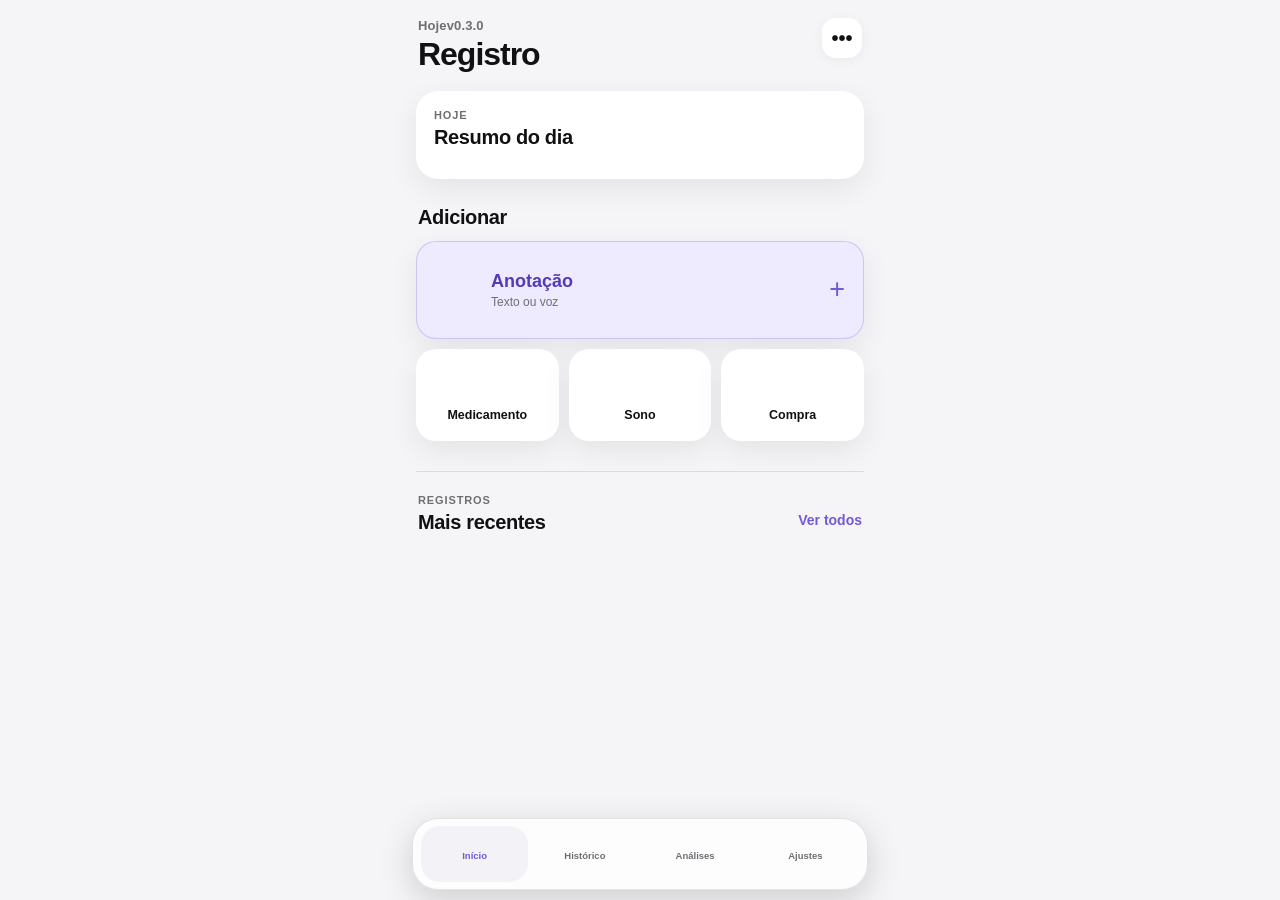
==== index.html @ 9a7d64a5 "Add analysis cycle, health import settings, and version controls" ====
<!doctype html>
<html lang="pt-BR">
<head>
  <meta charset="utf-8">
  <meta name="viewport" content="width=device-width,initial-scale=1,viewport-fit=cover">
  <meta name="theme-color" content="#f5f5f7">
  <meta name="apple-mobile-web-app-capable" content="yes">
  <meta name="apple-mobile-web-app-status-bar-style" content="default">
  <meta name="apple-mobile-web-app-title" content="Registro">
  <title>Registro</title>
  <link rel="manifest" href="./manifest.webmanifest?v=0.3.0">
  <link rel="stylesheet" href="./styles.css?v=0.3.0">
  <link rel="stylesheet" href="./enhancements.css?v=0.3.0">
</head>
<body>
  <div class="app-shell">
    <main class="content" id="content">
      <section class="view active" data-view="home">
        <header class="page-header home-header">
          <div>
            <p class="eyebrow"><span id="dateLabel">Hoje</span><span class="version-inline" id="topVersion">v0.3.0</span></p>
            <h1>Registro</h1>
          </div>
          <button class="round-button" id="homeOptionsBtn" aria-label="Opções">•••</button>
        </header>

        <section class="summary-card" aria-labelledby="summaryTitle">
          <div class="card-heading-row"><div><p class="section-kicker">HOJE</p><h2 id="summaryTitle">Resumo do dia</h2></div></div>
          <div class="summary-list" id="summaryList"></div>
        </section>

        <section class="action-section" aria-labelledby="quickActionsTitle">
          <div class="section-title-row"><h2 id="quickActionsTitle">Adicionar</h2></div>
          <div class="action-grid">
            <button class="action-card primary-action" data-type="note"><span class="action-icon" data-icon="note"></span><span class="action-copy"><strong>Anotação</strong><small>Texto ou voz</small></span><span class="action-plus">+</span></button>
            <button class="action-card compact-action med-action" data-type="medication"><span class="action-icon" data-icon="pill"></span><strong>Medicamento</strong></button>
            <button class="action-card compact-action sleep-action" data-type="sleep"><span class="action-icon" data-icon="moon"></span><strong>Sono</strong></button>
            <button class="action-card compact-action buy-action" data-type="purchase"><span class="action-icon" data-icon="bag"></span><strong>Compra</strong></button>
          </div>
        </section>

        <section class="recent-section" aria-labelledby="recentTitle">
          <div class="section-divider"></div>
          <div class="section-title-row"><div><p class="section-kicker">REGISTROS</p><h2 id="recentTitle">Mais recentes</h2></div><button class="link-button" data-go="history">Ver todos</button></div>
          <div class="timeline" id="homeTimeline"></div>
          <div class="empty-state hidden" id="homeEmpty">Nenhum registro neste dia.</div>
        </section>
      </section>

      <section class="view" data-view="history">
        <header class="page-header"><div><p class="eyebrow">Todos os registros</p><h1>Histórico</h1></div></header>
        <div class="filter-scroll" id="historyFilters"><button class="filter-chip selected" data-filter="all">Tudo</button><button class="filter-chip" data-filter="note">Anotações</button><button class="filter-chip" data-filter="medication">Medicamentos</button><button class="filter-chip" data-filter="sleep">Sono</button><button class="filter-chip" data-filter="purchase">Compras</button></div>
        <div class="history-list" id="historyList"></div>
        <div class="empty-state hidden" id="historyEmpty">Nenhum registro para este filtro.</div>
      </section>

      <section class="view" data-view="analysis">
        <header class="page-header"><div><p class="eyebrow">Leitura dos seus registros</p><h1>Análises</h1></div></header>
        <div class="notice-card"><span class="notice-icon" data-icon="spark"></span><div><strong>Análise baseada nos registros</strong><p>O app cruza horários, repetição e proximidade temporal. Ele não afirma causalidade nem substitui interpretação clínica.</p></div></div>
        <section class="analysis-card prominent-analysis"><p class="section-kicker">AGORA</p><h2>Análise atual</h2><div id="currentAnalysis" class="analysis-stack"></div></section>
        <section class="analysis-card"><div class="analysis-title"><span data-icon="link"></span><h2>Associações temporais</h2></div><div id="associationAnalysis" class="analysis-stack"></div></section>
        <section class="analysis-card"><div class="analysis-title"><span data-icon="moon"></span><h2>Sono</h2></div><div id="sleepAnalysis" class="metric-grid"></div></section>
        <section class="analysis-card"><div class="analysis-title"><span data-icon="bag"></span><h2>Compras</h2></div><div id="purchaseAnalysis" class="analysis-stack"></div></section>
      </section>

      <section class="view" data-view="settings">
        <header class="page-header"><div><p class="eyebrow">Preferências e dados</p><h1>Ajustes</h1></div></header>
        <section class="settings-group"><h2>Aparência</h2><div class="settings-card">
          <div class="setting-block"><div class="setting-label"><strong>Tema</strong><small>Claro, escuro ou seguindo o iPhone</small></div><div class="segmented" id="themeControl"><button data-theme-value="system">Sistema</button><button data-theme-value="light">Claro</button><button data-theme-value="dark">Escuro</button></div></div>
          <div class="setting-separator"></div>
          <div class="setting-block"><div class="setting-label"><strong>Cor principal</strong><small>Usada em seleção e destaque</small></div><div class="accent-options" id="accentControl"><button data-accent="violet" aria-label="Lilás"></button><button data-accent="blue" aria-label="Azul"></button><button data-accent="green" aria-label="Verde"></button></div></div>
          <div class="setting-separator"></div>
          <div class="setting-block"><div class="setting-label"><strong>Tamanho dos ícones</strong><small>Ajusta os ícones principais do app</small></div><div class="segmented" id="iconSizeControl"><button data-icon-size="small">P</button><button data-icon-size="medium">M</button><button data-icon-size="large">G</button></div></div>
          <div class="setting-separator"></div>
          <div class="setting-block"><div class="setting-label"><strong>Espessura dos ícones</strong><small>Mais delicado ou mais marcado</small></div><div class="segmented" id="iconWeightControl"><button data-icon-weight="light">Leve</button><button data-icon-weight="regular">Normal</button><button data-icon-weight="bold">Forte</button></div></div>
          <div class="setting-separator"></div>
          <div class="setting-inline"><div class="setting-label no-margin"><strong>Mostrar versão no topo</strong><small>Exibe a versão atual ao lado da data</small></div><button class="switch-control" id="showVersionToggle" role="switch" aria-checked="true" aria-label="Mostrar versão no topo"><span></span></button></div>
        </div></section>

        <section class="settings-group"><h2>Saúde e sono</h2><div class="settings-card list-card">
          <button class="settings-row" id="healthImportInfoBtn"><span class="settings-row-icon health-icon" data-icon="heart"></span><span><strong>Apple Saúde via Atalho</strong><small id="healthStatusText">Não configurado neste aparelho</small></span><span class="chevron">›</span></button>
          <div class="setting-separator inset"></div>
          <div class="setting-block"><div class="setting-label"><strong>Ao receber um sono do Atalho</strong><small>Você continua podendo corrigir horários e informações</small></div><div class="segmented three-wide" id="healthImportModeControl"><button data-health-mode="auto">Auto</button><button data-health-mode="review">Revisar</button><button data-health-mode="ask">Perguntar</button></div></div>
        </div><p class="group-footnote">Recomendado: Revisar. O Atalho envia os dados; o app mostra o registro antes de salvar.</p></section>

        <section class="settings-group"><h2>Dados</h2><div class="backup-warning hidden" id="backupWarning"><span data-icon="export"></span><div><strong>Backup desatualizado</strong><small id="backupWarningText">Crie um novo backup para manter uma cópia externa dos registros.</small></div></div><div class="settings-card list-card">
          <button class="settings-row" id="exportBtn"><span class="settings-row-icon" data-icon="export"></span><span><strong>Exportar dados</strong><small id="backupStatusText">Backup em JSON</small></span><span class="chevron">›</span></button>
          <div class="setting-separator inset"></div>
          <button class="settings-row" id="importBtn"><span class="settings-row-icon" data-icon="import"></span><span><strong>Importar dados</strong><small>Mescla registros de um backup</small></span><span class="chevron">›</span></button>
        </div><p class="group-footnote">O JSON continua sendo a cópia externa mais confiável nesta PWA. O app agora acompanha quando o último backup foi criado. Gravações de voz ainda permanecem apenas neste aparelho.</p></section>

        <section class="settings-group"><h2>Desenvolvimento</h2><div class="settings-card list-card"><button class="settings-row" id="restoreDemoBtn"><span><strong>Restaurar dados fictícios</strong><small>Substitui os registros atuais pelos exemplos</small></span><span class="chevron">›</span></button><div class="setting-separator inset"></div><button class="settings-row danger-row" id="clearBtn"><span><strong>Apagar todos os dados locais</strong><small>Remove registros deste navegador</small></span><span class="chevron">›</span></button></div></section>
        <section class="settings-group about-group"><h2>Sobre</h2><div class="settings-card info-card"><div><span>Versão</span><strong id="versionLabel">0.3.0</strong></div><div><span>Armazenamento</span><strong>Local no aparelho</strong></div></div></section>
      </section>
    </main>

    <nav class="tab-bar" aria-label="Navegação principal"><button class="tab-item selected" data-tab="home"><span data-icon="home"></span><small>Início</small></button><button class="tab-item" data-tab="history"><span data-icon="history"></span><small>Histórico</small></button><button class="tab-item" data-tab="analysis"><span data-icon="chart"></span><small>Análises</small></button><button class="tab-item" data-tab="settings"><span data-icon="settings"></span><small>Ajustes</small></button></nav>
  </div>

  <div id="backdrop" class="backdrop" aria-hidden="true"><section class="sheet" role="dialog" aria-modal="true" aria-labelledby="sheetTitle"><div class="grabber"></div><div class="sheet-header"><h2 id="sheetTitle">Novo registro</h2><button class="round-button sheet-close" id="closeBtn" aria-label="Fechar">×</button></div><form id="form"></form></section></div>
  <input type="file" id="importFile" accept="application/json,.json" hidden>
  <div id="toast" class="toast" role="status" aria-live="polite"></div>
  <script src="./app-v03.js?v=0.3.0"></script>
</body>
</html>
---- styles.css ----
:root{color-scheme:light dark;--bg:#f5f5f7;--surface:#fff;--surface-2:#f2f2f7;--text:#111114;--secondary:#6e6e73;--tertiary:#8e8e93;--separator:rgba(60,60,67,.14);--accent:#7259d6;--accent-soft:#eeeaff;--accent-strong:#533ab7;--med:#2f8d5c;--sleep:#4a63b7;--buy:#b66d13;--danger:#d92d20;--shadow:0 10px 30px rgba(0,0,0,.07);--thin-shadow:0 2px 12px rgba(0,0,0,.05);--icon-size:1;--icon-stroke:2}html[data-theme="dark"]{color-scheme:dark;--bg:#000;--surface:#1c1c1e;--surface-2:#2c2c2e;--text:#f5f5f7;--secondary:#aeaeb2;--tertiary:#8e8e93;--separator:rgba(84,84,88,.55);--accent-soft:#2d2741;--accent-strong:#c9bfff;--shadow:0 10px 30px rgba(0,0,0,.28);--thin-shadow:0 2px 12px rgba(0,0,0,.24)}html[data-accent="blue"]{--accent:#3478f6;--accent-soft:#e8f0ff;--accent-strong:#1c55b5}html[data-theme="dark"][data-accent="blue"]{--accent-soft:#1e2d49;--accent-strong:#8ab4ff}html[data-accent="green"]{--accent:#31a266;--accent-soft:#e6f5ec;--accent-strong:#217347}html[data-theme="dark"][data-accent="green"]{--accent-soft:#1e3428;--accent-strong:#75d39b}html[data-icon-size="small"]{--icon-size:.88}html[data-icon-size="large"]{--icon-size:1.14}html[data-icon-weight="light"]{--icon-stroke:1.65}html[data-icon-weight="bold"]{--icon-stroke:2.55}@media(prefers-color-scheme:dark){html[data-theme="system"]{color-scheme:dark;--bg:#000;--surface:#1c1c1e;--surface-2:#2c2c2e;--text:#f5f5f7;--secondary:#aeaeb2;--tertiary:#8e8e93;--separator:rgba(84,84,88,.55);--accent-soft:#2d2741;--accent-strong:#c9bfff;--shadow:0 10px 30px rgba(0,0,0,.28);--thin-shadow:0 2px 12px rgba(0,0,0,.24)}html[data-theme="system"][data-accent="blue"]{--accent-soft:#1e2d49;--accent-strong:#8ab4ff}html[data-theme="system"][data-accent="green"]{--accent-soft:#1e3428;--accent-strong:#75d39b}}*{box-sizing:border-box}html,body{margin:0;min-height:100%;background:var(--bg)}body{color:var(--text);font-family:-apple-system,BlinkMacSystemFont,"SF Pro Text","Segoe UI",sans-serif;-webkit-font-smoothing:antialiased}button,input,textarea,select{font:inherit}button{-webkit-tap-highlight-color:transparent}.app-shell{width:min(100%,480px);min-height:100dvh;margin:0 auto}.content{padding:calc(18px + env(safe-area-inset-top)) 16px calc(112px + env(safe-area-inset-bottom))}.view{display:none}.view.active{display:block}.page-header{display:flex;justify-content:space-between;align-items:flex-start;margin:0 2px 20px}.eyebrow{margin:0 0 5px;color:var(--secondary);font-size:13px;font-weight:650;letter-spacing:.01em}h1{margin:0;font-size:32px;line-height:1.02;letter-spacing:-.032em}h2{margin:0;font-size:20px;line-height:1.2;letter-spacing:-.018em}.round-button{border:0;background:var(--surface);color:var(--text);width:40px;height:40px;border-radius:14px;font-size:20px;font-weight:700;box-shadow:var(--thin-shadow)}.summary-card,.analysis-card,.settings-card,.notice-card{background:var(--surface);border-radius:22px;box-shadow:var(--shadow)}.summary-card{padding:18px;margin-bottom:26px}.card-heading-row{display:flex;justify-content:space-between;align-items:flex-start;margin-bottom:12px}.section-kicker{margin:0 0 4px;color:var(--secondary);font-size:11px;font-weight:800;letter-spacing:.08em}.summary-list{display:flex;flex-direction:column}.summary-row{display:grid;grid-template-columns:28px minmax(0,1fr) auto;align-items:center;gap:10px;min-height:42px}.summary-row+.summary-row{border-top:1px solid var(--separator)}.summary-row-icon{width:24px;height:24px;display:grid;place-items:center;color:var(--secondary)}.summary-row-icon svg{width:19px;height:19px}.summary-row-label{font-size:15px;font-weight:620}.summary-row-value{font-size:14px;color:var(--secondary);font-weight:650;text-align:right}.section-title-row{display:flex;align-items:flex-end;justify-content:space-between;margin:0 2px 12px}.action-section{margin-bottom:0}.action-grid{display:grid;grid-template-columns:repeat(3,minmax(0,1fr));gap:10px}.action-card{border:0;background:var(--surface);color:var(--text);border-radius:20px;box-shadow:var(--shadow);min-width:0}.primary-action{grid-column:1/-1;min-height:98px;padding:16px 18px;display:grid;grid-template-columns:44px 1fr 32px;align-items:center;gap:12px;text-align:left;background:var(--accent-soft);border:1px solid color-mix(in srgb,var(--accent) 26%,transparent)}.primary-action .action-copy{display:flex;flex-direction:column;min-width:0}.primary-action strong{font-size:18px;color:var(--accent-strong)}.primary-action small{margin-top:3px;color:var(--secondary);font-size:12px}.action-plus{justify-self:end;color:var(--accent);font-size:27px;font-weight:420}.compact-action{min-height:92px;padding:13px 7px 12px;display:flex;flex-direction:column;align-items:center;justify-content:center;gap:9px;text-align:center}.compact-action strong{font-size:12.5px;line-height:1.2;white-space:nowrap}.action-icon{display:grid;place-items:center;width:32px;height:32px}.action-icon svg{width:calc(26px * var(--icon-size));height:calc(26px * var(--icon-size))}.primary-action .action-icon{color:var(--accent)}.med-action .action-icon{color:var(--med)}.sleep-action .action-icon{color:var(--sleep)}.buy-action .action-icon{color:var(--buy)}.section-divider{height:1px;background:var(--separator);margin-bottom:22px}.recent-section{margin-top:30px}.link-button{border:0;background:transparent;color:var(--accent);font-weight:700;font-size:14px;padding:6px 0}.timeline,.history-list{display:flex;flex-direction:column;gap:9px}.timeline-item{display:grid;grid-template-columns:48px minmax(0,1fr) 28px;gap:10px;background:var(--surface);border-radius:18px;padding:13px 12px 13px 14px;box-shadow:var(--thin-shadow);align-items:start}.timeline-time{font-size:12px;color:var(--secondary);font-variant-numeric:tabular-nums;padding-top:2px}.timeline-kind{font-size:10px;font-weight:850;letter-spacing:.065em;margin-bottom:4px}.kind-note{color:var(--accent)}.kind-medication{color:var(--med)}.kind-sleep{color:var(--sleep)}.kind-purchase{color:var(--buy)}.timeline-title{font-size:14.5px;line-height:1.35;overflow-wrap:anywhere}.timeline-meta{margin-top:4px;color:var(--secondary);font-size:11.5px;line-height:1.35}.item-menu{border:0;background:transparent;color:var(--tertiary);font-size:16px;padding:0}.empty-state{background:var(--surface);border-radius:18px;padding:22px;color:var(--secondary);text-align:center;box-shadow:var(--thin-shadow);font-size:14px}.hidden{display:none!important}.filter-scroll{display:flex;gap:8px;overflow-x:auto;padding:0 1px 10px;margin:0 0 4px;scrollbar-width:none}.filter-scroll::-webkit-scrollbar{display:none}.filter-chip{flex:0 0 auto;border:0;border-radius:999px;padding:9px 13px;background:var(--surface);color:var(--secondary);font-size:13px;font-weight:700;box-shadow:var(--thin-shadow)}.filter-chip.selected{background:var(--accent);color:#fff}.history-day{margin:20px 2px 8px;color:var(--secondary);font-size:13px;font-weight:750}.notice-card{display:grid;grid-template-columns:34px 1fr;gap:11px;padding:15px;margin-bottom:14px}.notice-icon{color:var(--accent);padding-top:1px}.notice-icon svg{width:24px;height:24px}.notice-card strong{font-size:14px}.notice-card p{margin:4px 0 0;color:var(--secondary);font-size:12px;line-height:1.42}.analysis-card{padding:17px;margin-bottom:12px}.prominent-analysis{background:linear-gradient(180deg,var(--accent-soft),var(--surface) 72%)}.analysis-card>h2{margin-bottom:12px}.analysis-title{display:flex;align-items:center;gap:9px;margin-bottom:12px}.analysis-title>span{color:var(--accent);display:grid}.analysis-title svg{width:21px;height:21px}.analysis-stack{display:flex;flex-direction:column;gap:9px}.analysis-row{padding:11px 12px;border-radius:14px;background:var(--surface-2)}.analysis-row strong{display:block;font-size:13px}.analysis-row span,.analysis-row p{display:block;margin:3px 0 0;color:var(--secondary);font-size:12px;line-height:1.4}.metric-grid{display:grid;grid-template-columns:1fr 1fr;gap:9px}.metric{background:var(--surface-2);border-radius:15px;padding:12px}.metric strong{display:block;font-size:20px;letter-spacing:-.02em}.metric span{display:block;margin-top:3px;color:var(--secondary);font-size:11px}.settings-group{margin-bottom:24px}.settings-group>h2{font-size:14px;color:var(--secondary);margin:0 4px 8px;letter-spacing:0}.settings-card{overflow:hidden}.setting-block{padding:15px}.setting-label{display:flex;flex-direction:column;gap:3px;margin-bottom:11px}.setting-label strong{font-size:15px}.setting-label small{font-size:11.5px;color:var(--secondary)}.setting-separator{height:1px;background:var(--separator)}.setting-separator.inset{margin-left:54px}.segmented{display:grid;grid-auto-flow:column;grid-auto-columns:1fr;background:var(--surface-2);border-radius:11px;padding:2px}.segmented button{border:0;background:transparent;color:var(--secondary);border-radius:9px;padding:8px 6px;font-size:12px;font-weight:700}.segmented button.selected{background:var(--surface);color:var(--text);box-shadow:0 1px 4px rgba(0,0,0,.12)}.accent-options{display:flex;gap:12px}.accent-options button{width:31px;height:31px;border-radius:50%;border:3px solid var(--surface);box-shadow:0 0 0 1px var(--separator)}.accent-options button[data-accent="violet"]{background:#7259d6}.accent-options button[data-accent="blue"]{background:#3478f6}.accent-options button[data-accent="green"]{background:#31a266}.accent-options button.selected{box-shadow:0 0 0 2px var(--text)}.list-card{box-shadow:var(--thin-shadow)}.settings-row{width:100%;border:0;background:transparent;color:var(--text);display:grid;grid-template-columns:34px minmax(0,1fr) 18px;gap:10px;align-items:center;padding:13px 14px;text-align:left}.settings-row>span:nth-child(2),.settings-row>span:first-child:not(.settings-row-icon){display:flex;flex-direction:column;gap:2px}.settings-row strong{font-size:14px}.settings-row small{font-size:11.5px;color:var(--secondary);line-height:1.35}.settings-row-icon{display:grid;place-items:center;color:var(--accent)}.settings-row-icon svg{width:22px;height:22px}.health-icon{color:#e5484d}.chevron{color:var(--tertiary);font-size:24px;font-weight:300;line-height:1}.danger-row strong{color:var(--danger)}.group-footnote{margin:7px 6px 0;color:var(--secondary);font-size:10.5px;line-height:1.4}.info-card{padding:4px 14px}.info-card>div{display:flex;justify-content:space-between;gap:12px;padding:12px 0;font-size:13px}.info-card>div+div{border-top:1px solid var(--separator)}.info-card span{color:var(--secondary)}.info-card strong{text-align:right}.about-group{margin-bottom:0}.tab-bar{position:fixed;z-index:30;left:50%;bottom:calc(10px + env(safe-area-inset-bottom));transform:translateX(-50%);width:min(calc(100% - 24px),456px);height:72px;padding:7px 8px;display:grid;grid-template-columns:repeat(4,1fr);gap:3px;border:1px solid var(--separator);border-radius:26px;background:color-mix(in srgb,var(--surface) 80%,transparent);backdrop-filter:blur(24px) saturate(160%);-webkit-backdrop-filter:blur(24px) saturate(160%);box-shadow:0 10px 34px rgba(0,0,0,.16)}.tab-item{border:0;background:transparent;color:var(--secondary);border-radius:19px;display:flex;flex-direction:column;align-items:center;justify-content:center;gap:3px}.tab-item>span{display:grid}.tab-item svg{width:calc(22px * var(--icon-size));height:calc(22px * var(--icon-size))}.tab-item small{font-size:9.5px;font-weight:650}.tab-item.selected{background:var(--surface-2);color:var(--accent)}.backdrop{position:fixed;z-index:60;inset:0;display:none;align-items:flex-end;justify-content:center;background:rgba(0,0,0,.36)}.backdrop.open{display:flex}.sheet{width:min(100%,480px);max-height:92dvh;overflow:auto;background:var(--surface);border-radius:28px 28px 0 0;padding:10px 16px calc(20px + env(safe-area-inset-bottom));box-shadow:0 -16px 44px rgba(0,0,0,.22)}.grabber{width:42px;height:5px;border-radius:999px;background:var(--separator);margin:1px auto 11px}.sheet-header{display:flex;align-items:center;justify-content:space-between;margin-bottom:6px}.sheet-header h2{font-size:21px}.sheet-close{box-shadow:none;background:var(--surface-2);font-size:24px;font-weight:400}.field{margin-top:13px}.field label{display:block;margin:0 2px 6px;color:var(--secondary);font-size:11.5px;font-weight:700}.field input,.field textarea,.field select{display:block;width:100%;max-width:100%;min-width:0;border:1px solid var(--separator);border-radius:14px;padding:12px 13px;background:var(--surface-2);color:var(--text);outline:none;-webkit-appearance:none;appearance:none}.field textarea{min-height:108px;resize:vertical}.field input:focus,.field textarea:focus,.field select:focus{border-color:color-mix(in srgb,var(--accent) 65%,transparent);box-shadow:0 0 0 3px color-mix(in srgb,var(--accent) 14%,transparent)}.field-grid{display:grid;grid-template-columns:1fr 1fr;gap:10px}.date-row{display:grid;grid-template-columns:minmax(0,1fr) auto;gap:8px;align-items:center;width:100%}.date-row .date-input{width:100%;min-width:0;max-width:100%}.now-tag{align-self:center;border:0;border-radius:999px;padding:6px 9px;background:var(--accent-soft);color:var(--accent-strong);font-size:10px;font-weight:850;letter-spacing:.02em;white-space:nowrap}.voice-row{display:flex;align-items:center;gap:9px;margin-top:10px}.voice-button{border:0;border-radius:13px;padding:11px 13px;background:var(--surface-2);color:var(--text);font-weight:750}.voice-button.recording{background:var(--danger);color:#fff}.voice-status{color:var(--secondary);font-size:11px;line-height:1.35}.form-actions{display:grid;grid-template-columns:.8fr 1.2fr;gap:9px;margin-top:19px}.form-actions button{border:0;border-radius:14px;padding:13px;font-weight:800}.secondary-button{background:var(--surface-2);color:var(--text)}.primary-button{background:var(--accent);color:#fff}.helper{margin:8px 2px 0;color:var(--secondary);font-size:10.5px;line-height:1.42}.sheet-options{display:flex;flex-direction:column;margin-top:6px}.sheet-option{border:0;background:transparent;color:var(--text);text-align:left;padding:14px 3px;font-weight:650}.sheet-option+.sheet-option{border-top:1px solid var(--separator)}.sheet-option.danger{color:var(--danger)}.toast{position:fixed;z-index:90;left:50%;bottom:calc(94px + env(safe-area-inset-bottom));transform:translate(-50%,14px);opacity:0;pointer-events:none;background:rgba(24,24,27,.92);color:#fff;border-radius:13px;padding:10px 13px;font-size:12px;max-width:calc(100% - 32px);transition:.18s}.toast.show{opacity:1;transform:translate(-50%,0)}audio{width:100%;height:34px;margin-top:7px}.svg-icon{fill:none;stroke:currentColor;stroke-width:var(--icon-stroke);stroke-linecap:round;stroke-linejoin:round}@media(max-width:360px){.compact-action strong{font-size:11.5px}.action-grid{gap:8px}.content{padding-left:13px;padding-right:13px}.field-grid{grid-template-columns:1fr}}
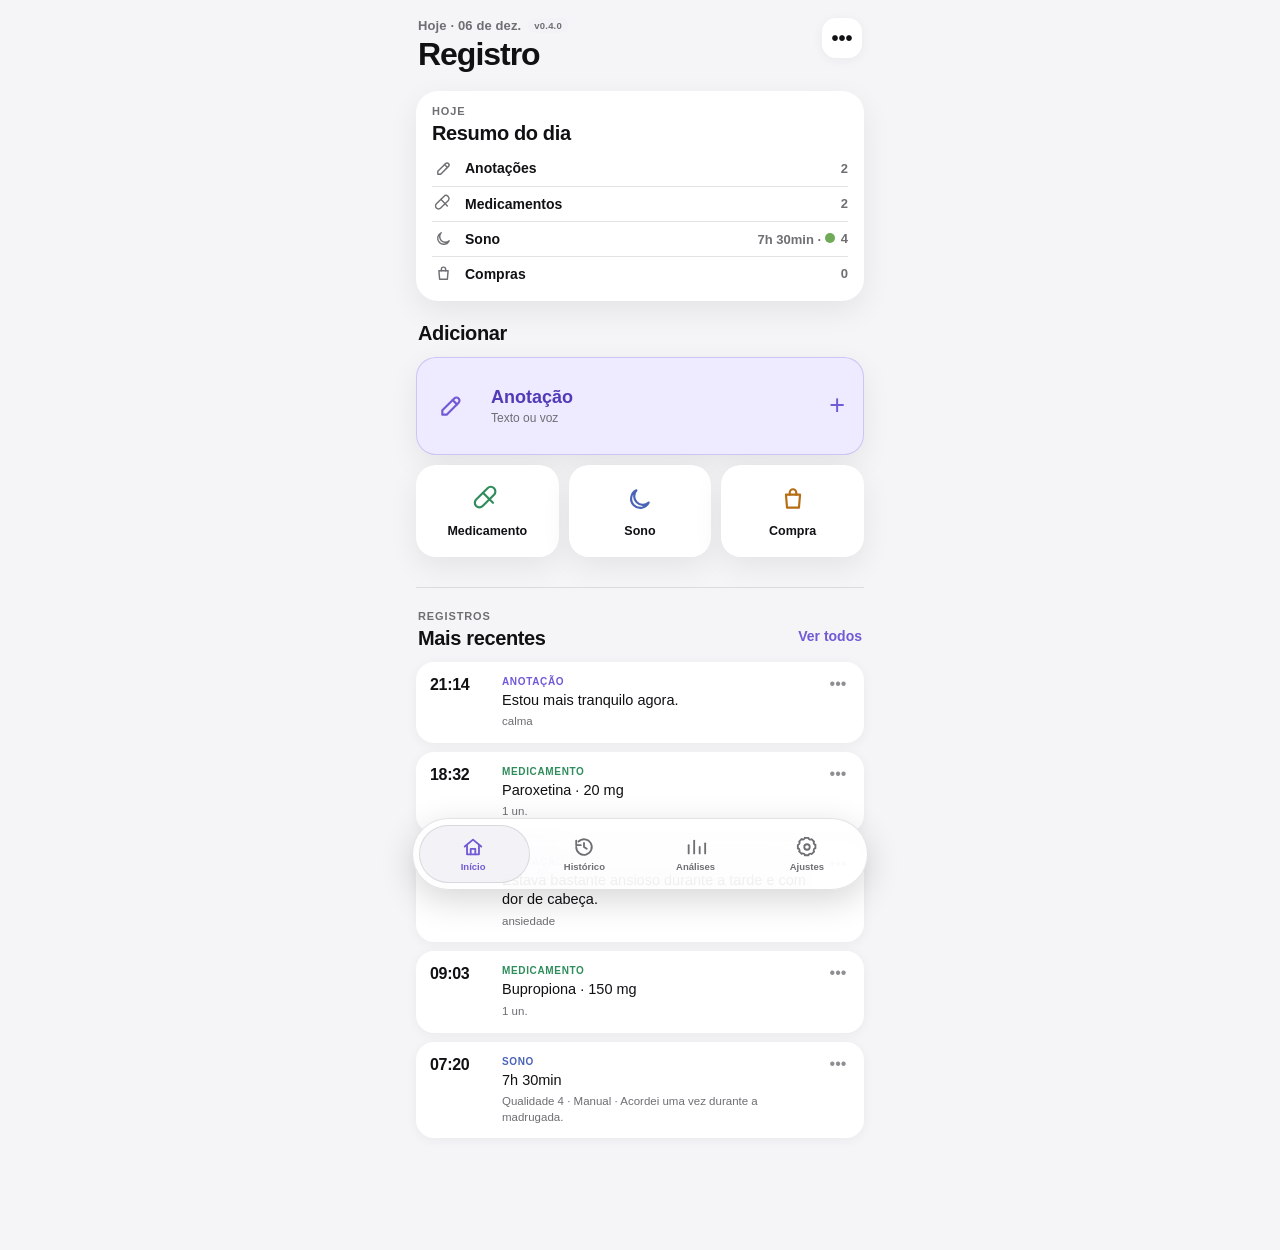
==== commit 3ed0d631: "Activate Registro v0.4.0 interface" ====
--- a/index.html
+++ b/index.html
@@ -8,9 +8,10 @@
   <meta name="apple-mobile-web-app-status-bar-style" content="default">
   <meta name="apple-mobile-web-app-title" content="Registro">
   <title>Registro</title>
-  <link rel="manifest" href="./manifest.webmanifest?v=0.3.0">
-  <link rel="stylesheet" href="./styles.css?v=0.3.0">
-  <link rel="stylesheet" href="./enhancements.css?v=0.3.0">
+  <link rel="manifest" href="./manifest.webmanifest?v=0.4.0">
+  <link rel="stylesheet" href="./styles.css?v=0.4.0">
+  <link rel="stylesheet" href="./enhancements.css?v=0.4.0">
+  <link rel="stylesheet" href="./v04.css?v=0.4.0">
 </head>
 <body>
   <div class="app-shell">
@@ -18,15 +19,15 @@
       <section class="view active" data-view="home">
         <header class="page-header home-header">
           <div>
-            <p class="eyebrow"><span id="dateLabel">Hoje</span><span class="version-inline" id="topVersion">v0.3.0</span></p>
+            <p class="eyebrow"><span id="dateLabel">Hoje</span><span class="version-inline" id="topVersion">v0.4.0</span></p>
             <h1>Registro</h1>
           </div>
-          <button class="round-button" id="homeOptionsBtn" aria-label="Opções">•••</button>
+          <button class="round-button" id="homeOptionsBtn" aria-label="Abrir ajustes">•••</button>
         </header>
 
-        <section class="summary-card" aria-labelledby="summaryTitle">
-          <div class="card-heading-row"><div><p class="section-kicker">HOJE</p><h2 id="summaryTitle">Resumo do dia</h2></div></div>
-          <div class="summary-list" id="summaryList"></div>
+        <section class="summary-card compact-summary" aria-labelledby="summaryTitle">
+          <div class="card-heading-row compact-heading"><div><p class="section-kicker">HOJE</p><h2 id="summaryTitle">Resumo do dia</h2></div></div>
+          <div class="summary-list compact-summary-list" id="summaryList"></div>
         </section>
 
         <section class="action-section" aria-labelledby="quickActionsTitle">
@@ -60,46 +61,84 @@
         <section class="analysis-card prominent-analysis"><p class="section-kicker">AGORA</p><h2>Análise atual</h2><div id="currentAnalysis" class="analysis-stack"></div></section>
         <section class="analysis-card"><div class="analysis-title"><span data-icon="link"></span><h2>Associações temporais</h2></div><div id="associationAnalysis" class="analysis-stack"></div></section>
         <section class="analysis-card"><div class="analysis-title"><span data-icon="moon"></span><h2>Sono</h2></div><div id="sleepAnalysis" class="metric-grid"></div></section>
+        <section class="analysis-card"><div class="analysis-title"><span data-icon="pill"></span><h2>Medicamentos</h2></div><div id="medicationAnalysis" class="analysis-stack"></div></section>
         <section class="analysis-card"><div class="analysis-title"><span data-icon="bag"></span><h2>Compras</h2></div><div id="purchaseAnalysis" class="analysis-stack"></div></section>
       </section>
 
       <section class="view" data-view="settings">
         <header class="page-header"><div><p class="eyebrow">Preferências e dados</p><h1>Ajustes</h1></div></header>
+
         <section class="settings-group"><h2>Aparência</h2><div class="settings-card">
-          <div class="setting-block"><div class="setting-label"><strong>Tema</strong><small>Claro, escuro ou seguindo o iPhone</small></div><div class="segmented" id="themeControl"><button data-theme-value="system">Sistema</button><button data-theme-value="light">Claro</button><button data-theme-value="dark">Escuro</button></div></div>
+          <div class="setting-block"><div class="setting-label"><strong>Tema</strong><small>Claro, escuro ou seguindo o iPhone</small></div><div class="segmented animated-segmented" id="themeControl"><button data-theme-value="system">Sistema</button><button data-theme-value="light">Claro</button><button data-theme-value="dark">Escuro</button></div></div>
           <div class="setting-separator"></div>
           <div class="setting-block"><div class="setting-label"><strong>Cor principal</strong><small>Usada em seleção e destaque</small></div><div class="accent-options" id="accentControl"><button data-accent="violet" aria-label="Lilás"></button><button data-accent="blue" aria-label="Azul"></button><button data-accent="green" aria-label="Verde"></button></div></div>
           <div class="setting-separator"></div>
-          <div class="setting-block"><div class="setting-label"><strong>Tamanho dos ícones</strong><small>Ajusta os ícones principais do app</small></div><div class="segmented" id="iconSizeControl"><button data-icon-size="small">P</button><button data-icon-size="medium">M</button><button data-icon-size="large">G</button></div></div>
+          <div class="setting-block"><div class="setting-label"><strong>Tamanho dos ícones</strong><small>Ajusta os ícones principais do app</small></div><div class="segmented animated-segmented" id="iconSizeControl"><button data-icon-size="small">P</button><button data-icon-size="medium">M</button><button data-icon-size="large">G</button></div></div>
           <div class="setting-separator"></div>
-          <div class="setting-block"><div class="setting-label"><strong>Espessura dos ícones</strong><small>Mais delicado ou mais marcado</small></div><div class="segmented" id="iconWeightControl"><button data-icon-weight="light">Leve</button><button data-icon-weight="regular">Normal</button><button data-icon-weight="bold">Forte</button></div></div>
+          <div class="setting-block"><div class="setting-label"><strong>Espessura dos ícones</strong><small>Mais delicado ou mais marcado</small></div><div class="segmented animated-segmented" id="iconWeightControl"><button data-icon-weight="light">Leve</button><button data-icon-weight="regular">Normal</button><button data-icon-weight="bold">Forte</button></div></div>
           <div class="setting-separator"></div>
-          <div class="setting-inline"><div class="setting-label no-margin"><strong>Mostrar versão no topo</strong><small>Exibe a versão atual ao lado da data</small></div><button class="switch-control" id="showVersionToggle" role="switch" aria-checked="true" aria-label="Mostrar versão no topo"><span></span></button></div>
+          <div class="setting-block"><div class="setting-label"><strong>Tipografia</strong><small>Fonte padrão do iPhone ou Inter</small></div><div class="segmented animated-segmented" id="fontFamilyControl"><button data-font-family="system">Sistema</button><button data-font-family="inter">Inter</button></div></div>
+          <div class="setting-separator"></div>
+          <div class="setting-block"><div class="setting-label"><strong>Peso base da fonte</strong><small>Afeta textos comuns sem destruir a hierarquia</small></div><div class="segmented animated-segmented" id="fontWeightControl"><button data-font-weight="400">Regular</button><button data-font-weight="500">Médio</button><button data-font-weight="600">Forte</button></div></div>
+          <div class="setting-separator"></div>
+          <div class="setting-inline"><div class="setting-label no-margin"><strong>Mostrar versão no topo</strong><small>Exibe a versão atual ao lado da data</small></div><button class="switch-control" id="showVersionToggle" role="switch" aria-checked="true"><span></span></button></div>
+        </div></section>
+
+        <section class="settings-group"><h2>Medicamentos</h2><div class="settings-card list-card">
+          <button class="settings-row" id="medicationRegistryBtn"><span class="settings-row-icon" data-icon="pill"></span><span><strong>Cadastro de medicamentos</strong><small>Princípio ativo, apresentações, custos, duração e anotações</small></span><span class="chevron">›</span></button>
         </div></section>
 
         <section class="settings-group"><h2>Saúde e sono</h2><div class="settings-card list-card">
           <button class="settings-row" id="healthImportInfoBtn"><span class="settings-row-icon health-icon" data-icon="heart"></span><span><strong>Apple Saúde via Atalho</strong><small id="healthStatusText">Não configurado neste aparelho</small></span><span class="chevron">›</span></button>
           <div class="setting-separator inset"></div>
-          <div class="setting-block"><div class="setting-label"><strong>Ao receber um sono do Atalho</strong><small>Você continua podendo corrigir horários e informações</small></div><div class="segmented three-wide" id="healthImportModeControl"><button data-health-mode="auto">Auto</button><button data-health-mode="review">Revisar</button><button data-health-mode="ask">Perguntar</button></div></div>
-        </div><p class="group-footnote">Recomendado: Revisar. O Atalho envia os dados; o app mostra o registro antes de salvar.</p></section>
+          <div class="setting-block"><div class="setting-label"><strong>Ao receber um sono do Atalho</strong><small>Você continua podendo corrigir horários e informações</small></div><div class="segmented animated-segmented three-wide" id="healthImportModeControl"><button data-health-mode="auto">Auto</button><button data-health-mode="review">Revisar</button><button data-health-mode="ask">Perguntar</button></div></div>
+        </div></section>
+
+        <section class="settings-group"><h2>Personalização avançada</h2><div class="settings-card list-card">
+          <button class="settings-row" id="customIconsBtn"><span class="settings-row-icon" data-icon="spark"></span><span><strong>Substituir ícones</strong><small>Código do banco interno ou arquivo SVG</small></span><span class="chevron">›</span></button>
+          <div class="setting-separator inset"></div>
+          <div class="setting-inline"><div class="setting-label no-margin"><strong>Ocultar textos da barra inferior</strong><small>Os ícones ficam maiores e centralizados</small></div><button class="switch-control" id="hideTabLabelsToggle" role="switch" aria-checked="false"><span></span></button></div>
+          <div class="setting-separator"></div>
+          <button class="settings-row" id="tabbarLabBtn"><span class="settings-row-icon" data-icon="settings"></span><span><strong>Laboratório da barra inferior</strong><small>Transparência, bolha, desfoque e tema</small></span><span class="chevron">›</span></button>
+        </div></section>
 
         <section class="settings-group"><h2>Dados</h2><div class="backup-warning hidden" id="backupWarning"><span data-icon="export"></span><div><strong>Backup desatualizado</strong><small id="backupWarningText">Crie um novo backup para manter uma cópia externa dos registros.</small></div></div><div class="settings-card list-card">
           <button class="settings-row" id="exportBtn"><span class="settings-row-icon" data-icon="export"></span><span><strong>Exportar dados</strong><small id="backupStatusText">Backup em JSON</small></span><span class="chevron">›</span></button>
           <div class="setting-separator inset"></div>
-          <button class="settings-row" id="importBtn"><span class="settings-row-icon" data-icon="import"></span><span><strong>Importar dados</strong><small>Mescla registros de um backup</small></span><span class="chevron">›</span></button>
-        </div><p class="group-footnote">O JSON continua sendo a cópia externa mais confiável nesta PWA. O app agora acompanha quando o último backup foi criado. Gravações de voz ainda permanecem apenas neste aparelho.</p></section>
+          <button class="settings-row" id="importBtn"><span class="settings-row-icon" data-icon="import"></span><span><strong>Importar dados</strong><small>Mescla registros, medicamentos e personalizações</small></span><span class="chevron">›</span></button>
+        </div><p class="group-footnote">Os SVGs personalizados são texto XML e entram no backup JSON. Gravações de voz continuam apenas neste aparelho.</p></section>
 
-        <section class="settings-group"><h2>Desenvolvimento</h2><div class="settings-card list-card"><button class="settings-row" id="restoreDemoBtn"><span><strong>Restaurar dados fictícios</strong><small>Substitui os registros atuais pelos exemplos</small></span><span class="chevron">›</span></button><div class="setting-separator inset"></div><button class="settings-row danger-row" id="clearBtn"><span><strong>Apagar todos os dados locais</strong><small>Remove registros deste navegador</small></span><span class="chevron">›</span></button></div></section>
-        <section class="settings-group about-group"><h2>Sobre</h2><div class="settings-card info-card"><div><span>Versão</span><strong id="versionLabel">0.3.0</strong></div><div><span>Armazenamento</span><strong>Local no aparelho</strong></div></div></section>
+        <section class="settings-group"><h2>Desenvolvimento</h2><div class="settings-card list-card">
+          <button class="settings-row no-icon" id="restoreDemoBtn"><span><strong>Restaurar dados fictícios</strong><small>Substitui os registros atuais pelos exemplos</small></span><span class="chevron">›</span></button>
+          <div class="setting-separator"></div>
+          <button class="settings-row no-icon danger-row" id="clearBtn"><span><strong>Apagar todos os dados locais</strong><small>Remove registros e cadastros deste navegador</small></span><span class="chevron">›</span></button>
+        </div></section>
+
+        <section class="settings-group about-group"><h2>Sobre</h2><div class="settings-card info-card"><div><span>Versão</span><strong id="versionLabel">0.4.0</strong></div><div><span>Armazenamento</span><strong>Local no aparelho</strong></div></div></section>
       </section>
     </main>
 
-    <nav class="tab-bar" aria-label="Navegação principal"><button class="tab-item selected" data-tab="home"><span data-icon="home"></span><small>Início</small></button><button class="tab-item" data-tab="history"><span data-icon="history"></span><small>Histórico</small></button><button class="tab-item" data-tab="analysis"><span data-icon="chart"></span><small>Análises</small></button><button class="tab-item" data-tab="settings"><span data-icon="settings"></span><small>Ajustes</small></button></nav>
+    <nav class="tab-bar capsule-tabbar" aria-label="Navegação principal">
+      <span class="tab-bubble" id="tabBubble" aria-hidden="true"></span>
+      <button class="tab-item selected" data-tab="home"><span data-icon="home"></span><small>Início</small></button>
+      <button class="tab-item" data-tab="history"><span data-icon="history"></span><small>Histórico</small></button>
+      <button class="tab-item" data-tab="analysis"><span data-icon="chart"></span><small>Análises</small></button>
+      <button class="tab-item" data-tab="settings"><span data-icon="settings"></span><small>Ajustes</small></button>
+    </nav>
   </div>
 
   <div id="backdrop" class="backdrop" aria-hidden="true"><section class="sheet" role="dialog" aria-modal="true" aria-labelledby="sheetTitle"><div class="grabber"></div><div class="sheet-header"><h2 id="sheetTitle">Novo registro</h2><button class="round-button sheet-close" id="closeBtn" aria-label="Fechar">×</button></div><form id="form"></form></section></div>
   <input type="file" id="importFile" accept="application/json,.json" hidden>
+  <input type="file" id="svgImportFile" accept="image/svg+xml,.svg" hidden>
   <div id="toast" class="toast" role="status" aria-live="polite"></div>
-  <script src="./app-v03.js?v=0.3.0"></script>
+  <script src="./v04c1.js?v=0.4.0"></script>
+  <script src="./v04c2.js?v=0.4.0"></script>
+  <script src="./v04c3.js?v=0.4.0"></script>
+  <script src="./v04c4.js?v=0.4.0"></script>
+  <script src="./v04c5.js?v=0.4.0"></script>
+  <script src="./v04c6.js?v=0.4.0"></script>
+  <script src="./v04c7.js?v=0.4.0"></script>
+  <script src="./v04c8.js?v=0.4.0"></script>
+  <script src="./v04c9.js?v=0.4.0"></script>
 </body>
-</html>
+</html>
--- a/enhancements.css
+++ b/enhancements.css
@@ -0,0 +1 @@
+.version-inline{display:inline-flex;align-items:center;margin-left:7px;padding:2px 6px;border-radius:999px;background:var(--surface-2);color:var(--secondary);font-size:9.5px;font-weight:800;letter-spacing:.02em;vertical-align:1px}.setting-inline{display:grid;grid-template-columns:minmax(0,1fr) auto;gap:14px;align-items:center;padding:15px}.setting-label.no-margin{margin-bottom:0}.switch-control{position:relative;width:49px;height:30px;border:0;border-radius:999px;background:var(--surface-2);padding:0;transition:.18s}.switch-control span{position:absolute;top:3px;left:3px;width:24px;height:24px;border-radius:50%;background:#fff;box-shadow:0 2px 6px rgba(0,0,0,.18);transition:.18s}.switch-control[aria-checked="true"]{background:var(--accent)}.switch-control[aria-checked="true"] span{transform:translateX(19px)}.three-wide button{font-size:11.5px}.backup-warning{display:grid;grid-template-columns:28px 1fr;gap:10px;align-items:start;margin:0 0 9px;padding:12px 13px;border-radius:16px;background:color-mix(in srgb,var(--buy) 10%,var(--surface));border:1px solid color-mix(in srgb,var(--buy) 22%,transparent)}.backup-warning>span{color:var(--buy);display:grid;place-items:center}.backup-warning svg{width:20px;height:20px}.backup-warning strong{display:block;font-size:12.5px}.backup-warning small{display:block;margin-top:2px;color:var(--secondary);font-size:10.5px;line-height:1.35}.setup-list{display:flex;flex-direction:column;gap:9px;margin-top:8px}.setup-step{display:grid;grid-template-columns:25px minmax(0,1fr);gap:10px;align-items:start;padding:11px 12px;background:var(--surface-2);border-radius:14px}.setup-step>span{display:grid;place-items:center;width:23px;height:23px;border-radius:50%;background:var(--accent);color:#fff;font-size:11px;font-weight:850}.setup-step strong{display:block;font-size:12.5px}.setup-step small{display:block;margin-top:3px;color:var(--secondary);font-size:10.5px;line-height:1.4}.code-box{margin-top:10px;padding:11px 12px;border-radius:13px;background:var(--surface-2);color:var(--secondary);font-family:ui-monospace,SFMono-Regular,Menlo,monospace;font-size:9.5px;line-height:1.45;overflow-wrap:anywhere}.source-banner{display:flex;align-items:center;gap:8px;margin:8px 0 3px;padding:9px 11px;border-radius:13px;background:color-mix(in srgb,#e5484d 9%,var(--surface));color:var(--secondary);font-size:11px}.source-banner strong{color:var(--text);font-size:11.5px}.import-choice{display:grid;gap:9px;margin-top:10px}.import-choice button{width:100%;border:0;border-radius:14px;padding:13px;text-align:left;background:var(--surface-2);color:var(--text)}.import-choice button strong{display:block;font-size:13px}.import-choice button small{display:block;margin-top:2px;color:var(--secondary);font-size:10.5px;line-height:1.35}.analysis-period{padding:10px 12px;border-radius:14px;background:color-mix(in srgb,var(--accent) 8%,var(--surface-2));border:1px solid color-mix(in srgb,var(--accent) 14%,transparent)}.analysis-period strong{display:block;font-size:12.5px}.analysis-period span{display:block;margin-top:3px;color:var(--secondary);font-size:11px;line-height:1.4}.med-list{display:flex;flex-direction:column;gap:5px;margin-top:7px}.med-line{display:grid;grid-template-columns:42px minmax(0,1fr);gap:8px;font-size:11.5px}.med-line time{color:var(--secondary);font-variant-numeric:tabular-nums}.med-line span{color:var(--text);margin:0}.analysis-note{margin-top:5px;color:var(--tertiary);font-size:9.5px;line-height:1.35}.date-row .date-input{box-sizing:border-box}.date-row{max-width:100%}.source-banner>span{display:grid;place-items:center;color:#e5484d}.source-banner svg{width:20px;height:20px}@media(max-width:360px){.setting-inline{gap:9px}.switch-control{width:45px;height:28px}.switch-control span{width:22px;height:22px}.switch-control[aria-checked="true"] span{transform:translateX(17px)}}
--- a/v04.css
+++ b/v04.css
@@ -0,0 +1,22 @@
+@import url('https://fonts.googleapis.com/css2?family=Inter:wght@300;400;500;600;700;800&display=swap');
+
+:root{--base-font-weight:400;--sleep-q1:#d84b45;--sleep-q2:#dd7a35;--sleep-q3:#c89b2d;--sleep-q4:#6eaa58;--sleep-q5:#2f9b67;--tabbar-opacity:.84;--tab-bubble-opacity:.92;--tabbar-blur:24px}
+html[data-font-family="inter"] body{font-family:"Inter",-apple-system,BlinkMacSystemFont,"SF Pro Text","Segoe UI",sans-serif}
+body{font-weight:var(--base-font-weight)}
+.svg-icon{display:block;width:100%;height:100%;overflow:visible;vector-effect:non-scaling-stroke}
+.action-icon,.summary-row-icon,.settings-row-icon,.notice-icon,.analysis-title>span,.tab-item>span{display:grid;place-items:center;line-height:0}
+.action-icon svg,.summary-row-icon svg,.settings-row-icon svg,.notice-icon svg,.analysis-title svg,.tab-item svg{margin:auto}
+.compact-summary{padding:14px 16px 10px;margin-bottom:20px}.compact-heading{margin-bottom:6px}.compact-summary-list .summary-row{min-height:35px;grid-template-columns:25px minmax(0,1fr) auto;gap:8px}.compact-summary-list .summary-row-icon{width:22px;height:22px}.compact-summary-list .summary-row-icon svg{width:17px;height:17px}.compact-summary-list .summary-row-label{font-size:14px}.compact-summary-list .summary-row-value{font-size:13px}
+.timeline-item{grid-template-columns:62px minmax(0,1fr) 28px;align-items:start}.timeline-time{font-size:16px;font-weight:700;letter-spacing:-.02em;color:var(--text);font-variant-numeric:tabular-nums;line-height:1.1;padding-top:1px}.timeline-kind{margin-top:1px}
+.date-row{grid-template-columns:minmax(0,1fr) 48px}.date-row.no-now-column{grid-template-columns:minmax(0,1fr)}.now-slot{width:48px;min-width:48px;display:flex;align-items:center;justify-content:flex-start}.now-slot.empty{visibility:hidden}.now-tag{display:inline-flex;align-items:center;justify-content:center;min-width:42px}.date-row.no-now-column .now-slot{display:none}
+.sleep-quality{display:grid;grid-template-columns:repeat(5,1fr);gap:6px}.sleep-quality button{border:1px solid var(--separator);background:var(--surface-2);color:var(--secondary);border-radius:13px;min-height:52px;padding:7px 3px;display:flex;flex-direction:column;align-items:center;justify-content:center;gap:5px;transition:transform .16s ease,background-color .2s ease,border-color .2s ease,color .2s ease}.sleep-quality button:active{transform:scale(.96)}.sleep-quality .q-dot{width:13px;height:13px;border-radius:50%;display:block}.sleep-quality button[data-quality="1"] .q-dot,.quality-dot.q1{background:var(--sleep-q1)}.sleep-quality button[data-quality="2"] .q-dot,.quality-dot.q2{background:var(--sleep-q2)}.sleep-quality button[data-quality="3"] .q-dot,.quality-dot.q3{background:var(--sleep-q3)}.sleep-quality button[data-quality="4"] .q-dot,.quality-dot.q4{background:var(--sleep-q4)}.sleep-quality button[data-quality="5"] .q-dot,.quality-dot.q5{background:var(--sleep-q5)}.sleep-quality button.selected{color:var(--text);border-color:color-mix(in srgb,var(--accent) 55%,var(--separator));background:var(--surface)}.sleep-quality button.selected .q-dot{box-shadow:0 0 0 4px color-mix(in srgb,currentColor 0%,transparent),0 0 0 2px var(--surface),0 0 0 4px color-mix(in srgb,var(--accent) 20%,transparent)}.quality-inline{display:inline-flex;align-items:center;justify-content:flex-end;gap:6px}.quality-dot{width:10px;height:10px;border-radius:50%;display:inline-block;flex:0 0 auto}
+.animated-segmented{position:relative;isolation:isolate;--segment-count:3;--segment-index:0;overflow:hidden}.animated-segmented::before{content:"";position:absolute;z-index:0;top:2px;bottom:2px;left:2px;width:calc((100% - 4px)/var(--segment-count));border-radius:9px;background:var(--surface);box-shadow:0 1px 4px rgba(0,0,0,.12);transform:translateX(calc(var(--segment-index)*100%));transition:transform .22s cubic-bezier(.2,.8,.2,1),background-color .2s ease}.animated-segmented button{position:relative;z-index:1;background:transparent!important;box-shadow:none!important;transition:color .18s ease}.animated-segmented button.selected{color:var(--text)}
+.switch-control,.switch-control span,.accent-options button{transition:background-color .2s ease,transform .22s cubic-bezier(.2,.8,.2,1),box-shadow .2s ease,border-color .2s ease}.accent-options button:active{transform:scale(.92)}
+.med-suggestion-card{border:0;width:100%;text-align:left;background:var(--accent-soft);color:var(--text);border-radius:15px;padding:11px 12px;margin:8px 0 0;display:grid;grid-template-columns:28px 1fr auto;align-items:center;gap:9px}.med-suggestion-card .mini-icon{width:26px;height:26px;display:grid;place-items:center;color:var(--accent)}.med-suggestion-card .mini-icon svg{width:20px;height:20px}.med-suggestion-card strong{font-size:13px;display:block}.med-suggestion-card small{font-size:10.5px;color:var(--secondary);display:block;margin-top:2px}.med-suggestion-card .chev{color:var(--secondary);font-size:20px}.autocomplete{position:relative}.autocomplete-results{display:flex;flex-direction:column;background:var(--surface);border:1px solid var(--separator);border-radius:14px;margin-top:6px;overflow:hidden;box-shadow:var(--thin-shadow)}.autocomplete-results button{border:0;background:transparent;color:var(--text);text-align:left;padding:11px 12px}.autocomplete-results button+button{border-top:1px solid var(--separator)}.autocomplete-results strong{display:block;font-size:13px}.autocomplete-results small{display:block;color:var(--secondary);font-size:10.5px;margin-top:2px}
+.dose-result{margin-top:10px;border-radius:14px;background:var(--accent-soft);padding:11px 12px;display:flex;justify-content:space-between;gap:12px;align-items:center}.dose-result span{font-size:11px;color:var(--secondary)}.dose-result strong{font-size:16px;color:var(--accent-strong);font-variant-numeric:tabular-nums}.inline-unit{display:grid;grid-template-columns:minmax(0,1fr) 82px;gap:8px}.inline-unit select{width:100%}
+.registry-toolbar{display:flex;gap:8px;margin:6px 0 12px}.registry-toolbar button{flex:1;border:0;border-radius:13px;padding:11px;font-weight:750}.registry-list{display:flex;flex-direction:column;gap:9px}.registry-card{border:0;background:var(--surface-2);color:var(--text);border-radius:16px;padding:13px;text-align:left;width:100%;display:grid;grid-template-columns:minmax(0,1fr) auto;gap:8px}.registry-card strong{font-size:14px}.registry-card small{display:block;color:var(--secondary);font-size:11px;line-height:1.35;margin-top:3px}.registry-card .registry-meta{text-align:right;color:var(--secondary);font-size:10.5px;white-space:nowrap}.presentation-list,.med-note-list,.suggested-note-list,.package-usage-list{display:flex;flex-direction:column;gap:8px;margin-top:8px}.presentation-row,.med-note-row,.package-row{background:var(--surface-2);border-radius:14px;padding:11px 12px}.presentation-row strong,.med-note-row strong,.package-row strong{font-size:12.5px}.presentation-row span,.med-note-row span,.package-row span{display:block;margin-top:3px;color:var(--secondary);font-size:10.5px;line-height:1.4}.suggested-note{border:1px solid color-mix(in srgb,var(--accent) 24%,var(--separator));background:var(--accent-soft);border-radius:14px;padding:11px 12px}.suggested-note p{margin:0;color:var(--text);font-size:12px;line-height:1.4}.suggested-note small{display:block;color:var(--secondary);font-size:10px;margin-top:4px}.suggested-note button{border:0;background:var(--accent);color:#fff;border-radius:10px;padding:8px 10px;margin-top:8px;font-size:10.5px;font-weight:750}.section-mini-title{font-size:12px;color:var(--secondary);margin:16px 2px 7px;font-weight:750}.registry-empty{color:var(--secondary);font-size:11.5px;text-align:center;padding:15px 8px}
+.icon-editor-grid{display:grid;grid-template-columns:1fr 1fr;gap:8px;margin-top:10px}.icon-choice{border:1px solid var(--separator);background:var(--surface-2);border-radius:13px;padding:10px;color:var(--text);display:flex;align-items:center;gap:8px;text-align:left}.icon-choice .preview{width:26px;height:26px;display:grid;place-items:center;color:var(--accent)}.icon-choice .preview svg{width:22px;height:22px}.icon-choice.selected{border-color:var(--accent);background:var(--accent-soft)}.svg-editor-preview{width:58px;height:58px;border-radius:16px;background:var(--surface-2);display:grid;place-items:center;margin:10px auto;color:var(--accent)}.svg-editor-preview svg{width:34px;height:34px}
+.settings-row.no-icon{grid-template-columns:minmax(0,1fr) 18px}.settings-row.no-icon>span:first-child{display:flex;flex-direction:column;gap:2px;min-width:0}.settings-row.no-icon .chevron{justify-self:end}
+.capsule-tabbar{border-radius:999px;overflow:hidden;background:color-mix(in srgb,var(--surface) calc(var(--tabbar-opacity)*100%),transparent);backdrop-filter:blur(var(--tabbar-blur)) saturate(160%);-webkit-backdrop-filter:blur(var(--tabbar-blur)) saturate(160%);position:fixed;padding:6px;isolation:isolate}.tab-bubble{position:absolute;z-index:0;top:6px;bottom:6px;left:6px;width:calc((100% - 12px)/4);border-radius:999px;background:color-mix(in srgb,var(--surface-2) calc(var(--tab-bubble-opacity)*100%),transparent);box-shadow:inset 0 0 0 1px var(--separator);transform:translateX(calc(var(--tab-index,0)*100%));transition:transform .24s cubic-bezier(.2,.8,.2,1),background-color .2s ease}.tab-item{position:relative;z-index:1;border-radius:999px;background:transparent!important;transition:color .18s ease,transform .15s ease}.tab-item:active{transform:scale(.96)}.tab-item.selected{background:transparent!important}html[data-hide-tab-labels="true"] .tab-item small{display:none}html[data-hide-tab-labels="true"] .tab-item svg{width:calc(27px*var(--icon-size));height:calc(27px*var(--icon-size))}html[data-hide-tab-labels="true"] .tab-item{gap:0}
+.sheet{scrollbar-width:none}.sheet::-webkit-scrollbar{display:none}.sheet-header{position:sticky;top:-10px;background:var(--surface);z-index:4;padding-top:2px;padding-bottom:4px}.full-button{width:100%;border:0;border-radius:13px;padding:12px;font-weight:750;background:var(--accent);color:#fff;margin-top:8px}
+@media(prefers-reduced-motion:reduce){*,*::before,*::after{animation-duration:.01ms!important;transition-duration:.01ms!important;scroll-behavior:auto!important}}
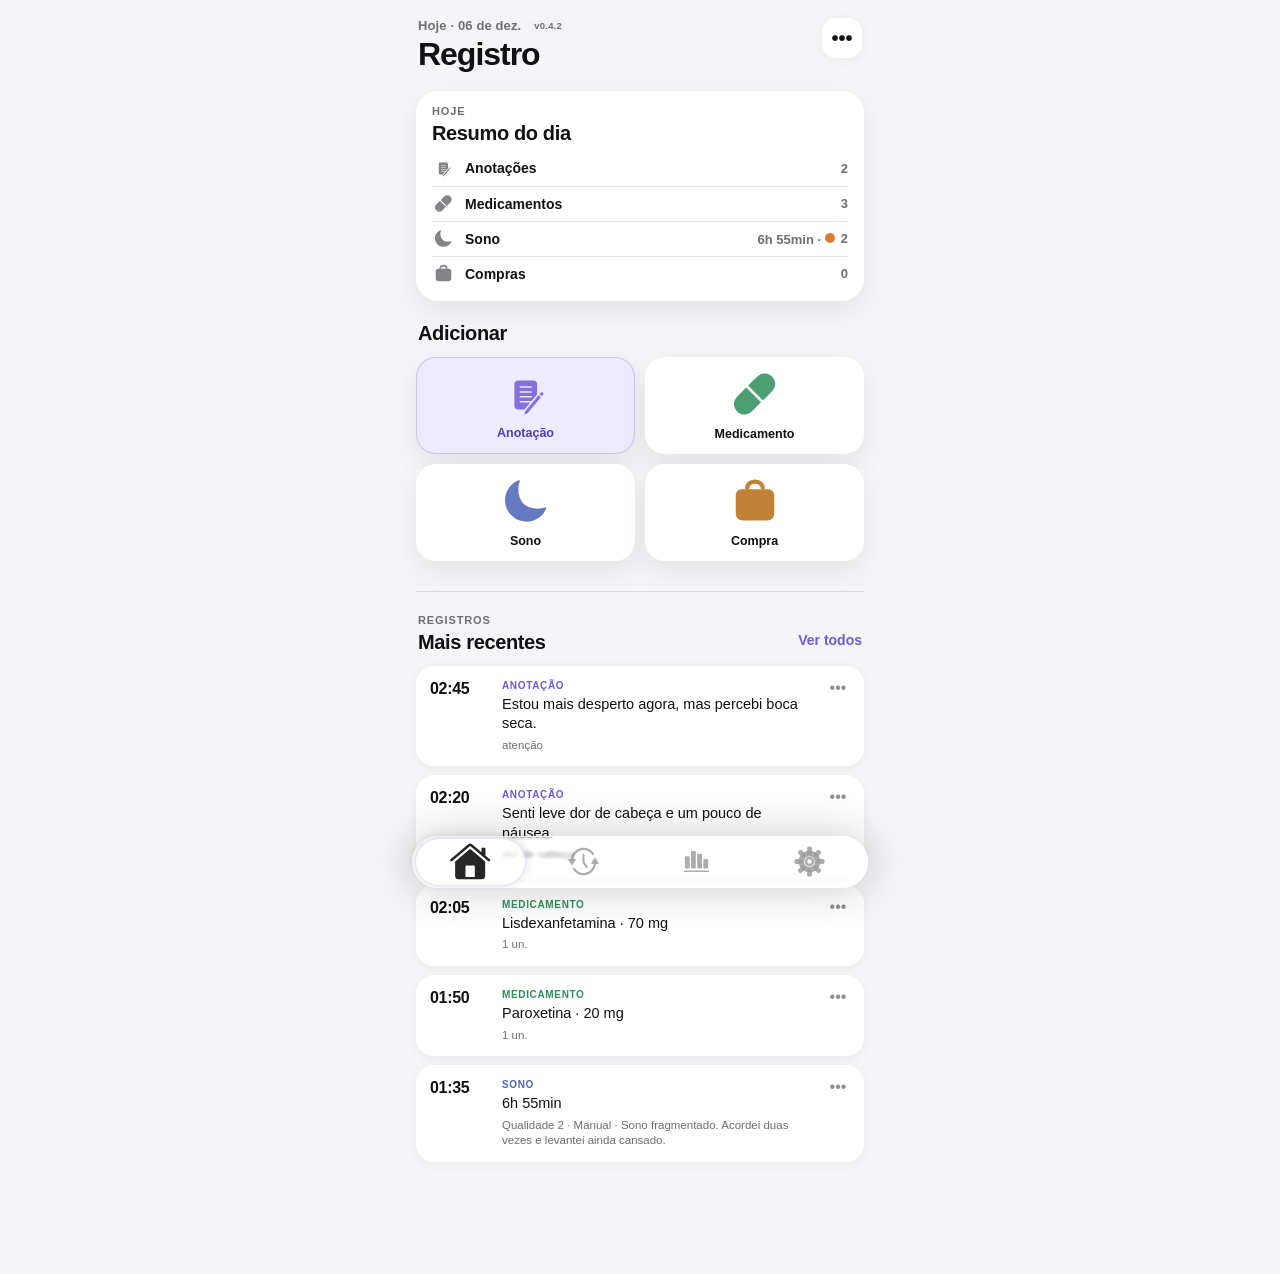
==== commit 0a38705b: "Abre detalhes antes de editar registros" ====
--- a/index.html
+++ b/index.html
@@ -140,5 +140,6 @@
   <script src="./v04c7.js?v=0.4.0"></script>
   <script src="./v04c8.js?v=0.4.0"></script>
   <script src="./v04c9.js?v=0.4.0"></script>
+  <script src="./v04c10.js?v=0.4.3"></script>
 </body>
 </html>
--- a/v04.css
+++ b/v04.css
@@ -20,3 +20,14 @@
 .capsule-tabbar{border-radius:999px;overflow:hidden;background:color-mix(in srgb,var(--surface) calc(var(--tabbar-opacity)*100%),transparent);backdrop-filter:blur(var(--tabbar-blur)) saturate(160%);-webkit-backdrop-filter:blur(var(--tabbar-blur)) saturate(160%);position:fixed;padding:6px;isolation:isolate}.tab-bubble{position:absolute;z-index:0;top:6px;bottom:6px;left:6px;width:calc((100% - 12px)/4);border-radius:999px;background:color-mix(in srgb,var(--surface-2) calc(var(--tab-bubble-opacity)*100%),transparent);box-shadow:inset 0 0 0 1px var(--separator);transform:translateX(calc(var(--tab-index,0)*100%));transition:transform .24s cubic-bezier(.2,.8,.2,1),background-color .2s ease}.tab-item{position:relative;z-index:1;border-radius:999px;background:transparent!important;transition:color .18s ease,transform .15s ease}.tab-item:active{transform:scale(.96)}.tab-item.selected{background:transparent!important}html[data-hide-tab-labels="true"] .tab-item small{display:none}html[data-hide-tab-labels="true"] .tab-item svg{width:calc(27px*var(--icon-size));height:calc(27px*var(--icon-size))}html[data-hide-tab-labels="true"] .tab-item{gap:0}
 .sheet{scrollbar-width:none}.sheet::-webkit-scrollbar{display:none}.sheet-header{position:sticky;top:-10px;background:var(--surface);z-index:4;padding-top:2px;padding-bottom:4px}.full-button{width:100%;border:0;border-radius:13px;padding:12px;font-weight:750;background:var(--accent);color:#fff;margin-top:8px}
 @media(prefers-reduced-motion:reduce){*,*::before,*::after{animation-duration:.01ms!important;transition-duration:.01ms!important;scroll-behavior:auto!important}}
+
+/* Adicionar: quatro cartões em grade 2x2 */
+.action-grid{grid-template-columns:repeat(2,minmax(0,1fr));gap:10px}
+.primary-action{grid-column:auto;min-height:92px;padding:13px 7px 12px;display:flex;flex-direction:column;align-items:center;justify-content:center;gap:7px;text-align:center}
+.primary-action .action-copy{align-items:center}
+.primary-action strong{font-size:12.5px;line-height:1.2}
+.primary-action small,.primary-action .action-plus{display:none}
+
+/* Ícones maiores nos quatro cartões principais */
+.action-card .action-icon{width:48px;height:48px}
+.action-card .action-icon svg{width:calc(42px * var(--icon-size));height:calc(42px * var(--icon-size))}
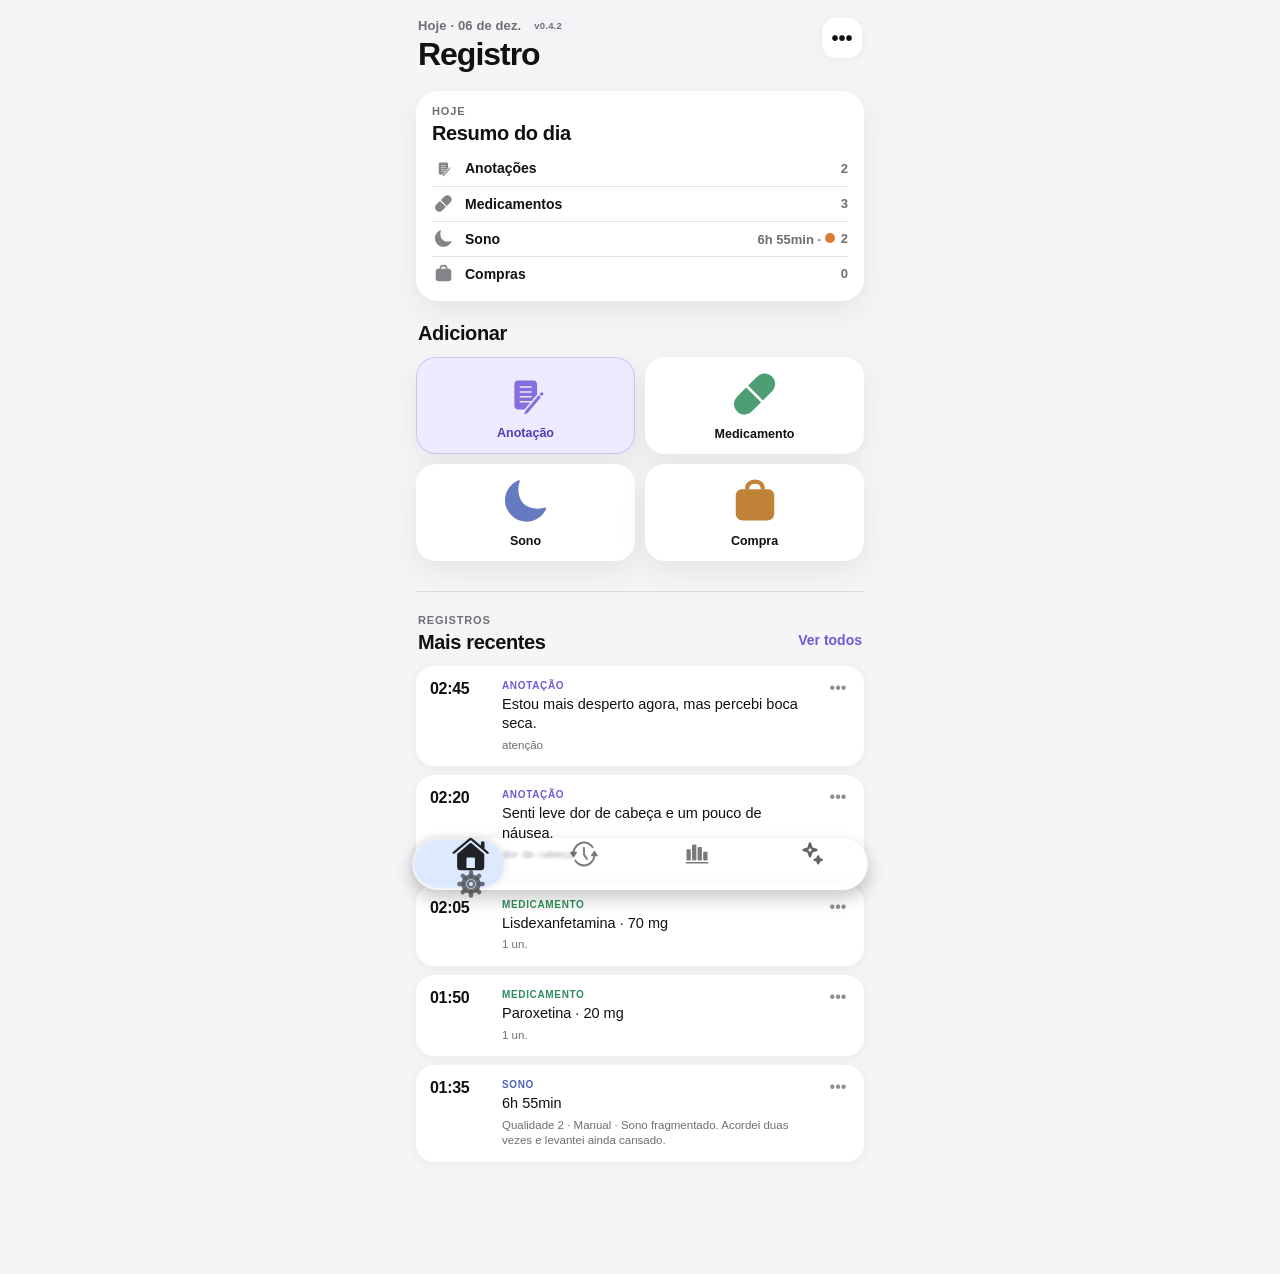
==== commit ec3a2214: "Força carregamento dos novos gráficos e check-ins" ====
--- a/index.html
+++ b/index.html
@@ -140,6 +140,6 @@
   <script src="./v04c7.js?v=0.4.0"></script>
   <script src="./v04c8.js?v=0.4.0"></script>
   <script src="./v04c9.js?v=0.4.0"></script>
-  <script src="./v04c10.js?v=0.4.3"></script>
+  <script src="./v04c10.js?v=0.4.5"></script>
 </body>
 </html>
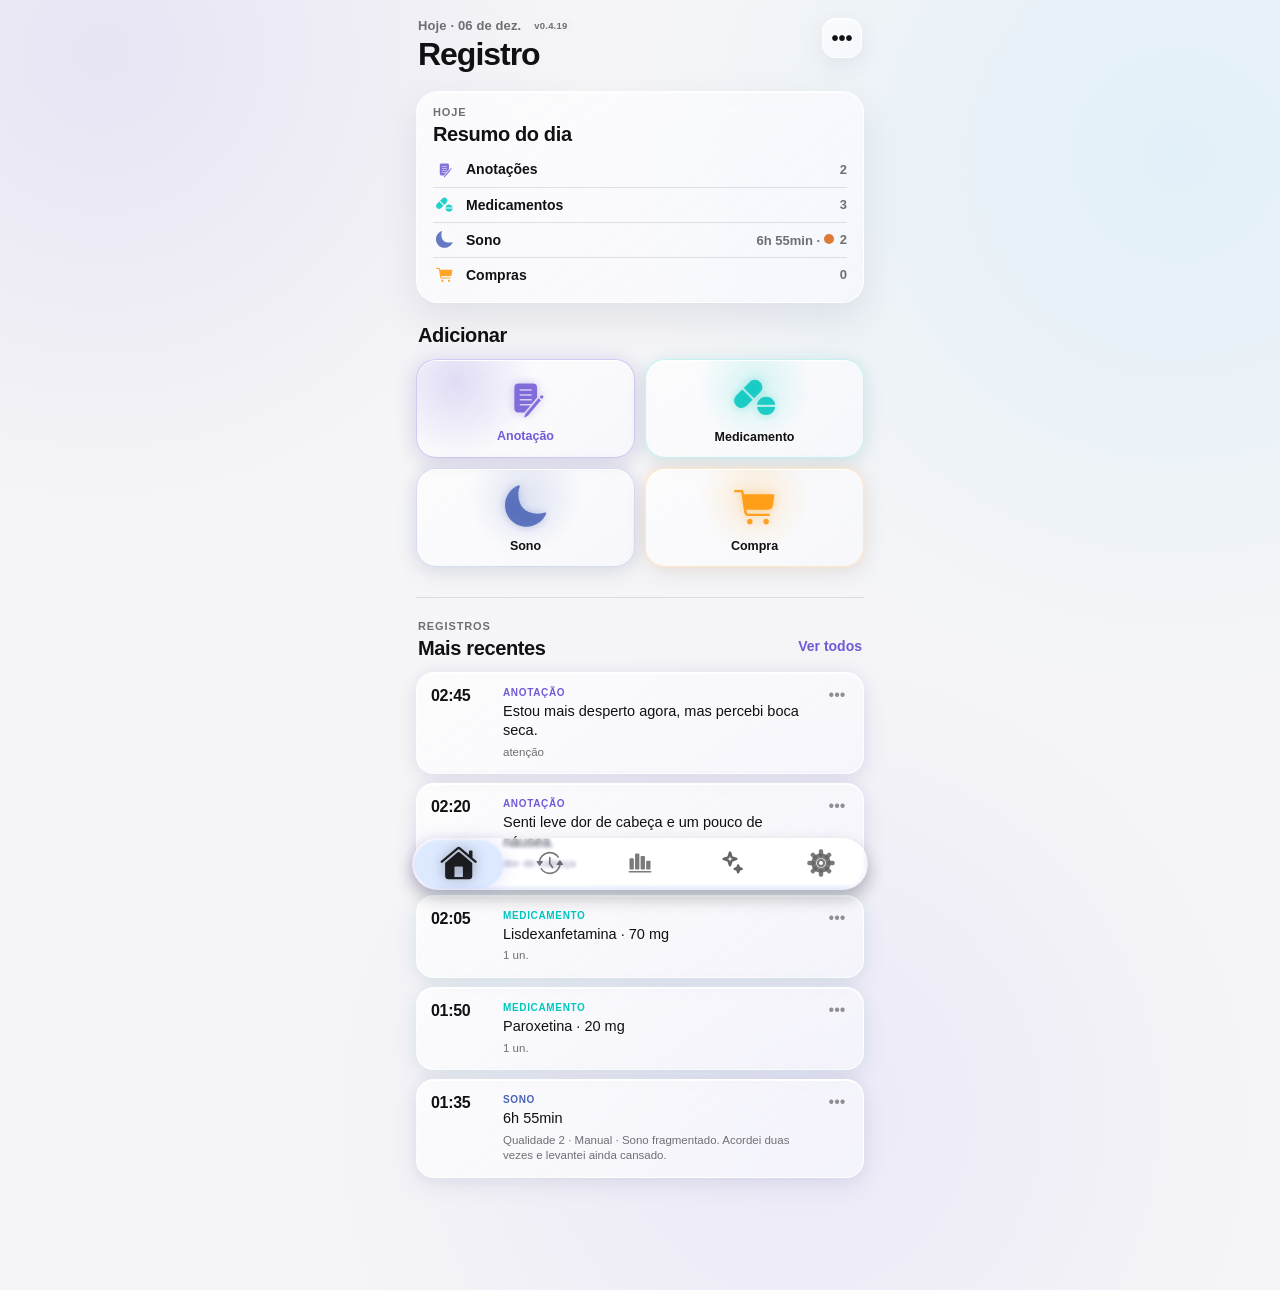
==== commit 93f24ffe: "Atualiza página principal para a versão 0.4.19" ====
--- a/index.html
+++ b/index.html
@@ -19,7 +19,7 @@
       <section class="view active" data-view="home">
         <header class="page-header home-header">
           <div>
-            <p class="eyebrow"><span id="dateLabel">Hoje</span><span class="version-inline" id="topVersion">v0.4.0</span></p>
+            <p class="eyebrow"><span id="dateLabel">Hoje</span><span class="version-inline" id="topVersion">v0.4.19</span></p>
             <h1>Registro</h1>
           </div>
           <button class="round-button" id="homeOptionsBtn" aria-label="Abrir ajustes">•••</button>
@@ -114,7 +114,7 @@
           <button class="settings-row no-icon danger-row" id="clearBtn"><span><strong>Apagar todos os dados locais</strong><small>Remove registros e cadastros deste navegador</small></span><span class="chevron">›</span></button>
         </div></section>
 
-        <section class="settings-group about-group"><h2>Sobre</h2><div class="settings-card info-card"><div><span>Versão</span><strong id="versionLabel">0.4.0</strong></div><div><span>Armazenamento</span><strong>Local no aparelho</strong></div></div></section>
+        <section class="settings-group about-group"><h2>Sobre</h2><div class="settings-card info-card"><div><span>Versão</span><strong id="versionLabel">0.4.19</strong></div><div><span>Armazenamento</span><strong>Local no aparelho</strong></div></div></section>
       </section>
     </main>
 
@@ -140,6 +140,6 @@
   <script src="./v04c7.js?v=0.4.0"></script>
   <script src="./v04c8.js?v=0.4.0"></script>
   <script src="./v04c9.js?v=0.4.0"></script>
-  <script src="./v04c10.js?v=0.4.5"></script>
+  <script src="./v04c10.js?v=0.4.19"></script>
 </body>
 </html>
--- a/v04.css
+++ b/v04.css
@@ -1,12 +1,12 @@
 @import url('https://fonts.googleapis.com/css2?family=Inter:wght@300;400;500;600;700;800&display=swap');
 
-:root{--base-font-weight:400;--sleep-q1:#d84b45;--sleep-q2:#dd7a35;--sleep-q3:#c89b2d;--sleep-q4:#6eaa58;--sleep-q5:#2f9b67;--tabbar-opacity:.84;--tab-bubble-opacity:.92;--tabbar-blur:24px}
+:root{--base-font-weight:400;--sleep-q1:#d84b45;--sleep-q2:#dd7a35;--sleep-q3:#c89b2d;--sleep-q4:#6eaa58;--sleep-q5:#2f9b67;--tabbar-opacity:.84;--tab-bubble-opacity:.92;--tabbar-blur:24px;--buy:#ff9500}
 html[data-font-family="inter"] body{font-family:"Inter",-apple-system,BlinkMacSystemFont,"SF Pro Text","Segoe UI",sans-serif}
 body{font-weight:var(--base-font-weight)}
 .svg-icon{display:block;width:100%;height:100%;overflow:visible;vector-effect:non-scaling-stroke}
 .action-icon,.summary-row-icon,.settings-row-icon,.notice-icon,.analysis-title>span,.tab-item>span{display:grid;place-items:center;line-height:0}
 .action-icon svg,.summary-row-icon svg,.settings-row-icon svg,.notice-icon svg,.analysis-title svg,.tab-item svg{margin:auto}
-.compact-summary{padding:14px 16px 10px;margin-bottom:20px}.compact-heading{margin-bottom:6px}.compact-summary-list .summary-row{min-height:35px;grid-template-columns:25px minmax(0,1fr) auto;gap:8px}.compact-summary-list .summary-row-icon{width:22px;height:22px}.compact-summary-list .summary-row-icon svg{width:17px;height:17px}.compact-summary-list .summary-row-label{font-size:14px}.compact-summary-list .summary-row-value{font-size:13px}
+.compact-summary{padding:14px 16px 10px;margin-bottom:20px}.compact-heading{margin-bottom:6px}.compact-summary-list .summary-row{min-height:35px;grid-template-columns:25px minmax(0,1fr) auto;gap:8px}.compact-summary-list .summary-row-icon{width:22px;height:22px}.compact-summary-list .summary-row-icon svg{width:17px;height:17px}.compact-summary-list .summary-row-label{font-size:14px}.compact-summary-list .summary-row-value{font-size:13px}.compact-summary-list .summary-row:nth-child(1) .summary-row-icon{color:var(--accent)}.compact-summary-list .summary-row:nth-child(2) .summary-row-icon{color:var(--med)}.compact-summary-list .summary-row:nth-child(3) .summary-row-icon{color:var(--sleep)}.compact-summary-list .summary-row:nth-child(4) .summary-row-icon{color:var(--buy)}
 .timeline-item{grid-template-columns:62px minmax(0,1fr) 28px;align-items:start}.timeline-time{font-size:16px;font-weight:700;letter-spacing:-.02em;color:var(--text);font-variant-numeric:tabular-nums;line-height:1.1;padding-top:1px}.timeline-kind{margin-top:1px}
 .date-row{grid-template-columns:minmax(0,1fr) 48px}.date-row.no-now-column{grid-template-columns:minmax(0,1fr)}.now-slot{width:48px;min-width:48px;display:flex;align-items:center;justify-content:flex-start}.now-slot.empty{visibility:hidden}.now-tag{display:inline-flex;align-items:center;justify-content:center;min-width:42px}.date-row.no-now-column .now-slot{display:none}
 .sleep-quality{display:grid;grid-template-columns:repeat(5,1fr);gap:6px}.sleep-quality button{border:1px solid var(--separator);background:var(--surface-2);color:var(--secondary);border-radius:13px;min-height:52px;padding:7px 3px;display:flex;flex-direction:column;align-items:center;justify-content:center;gap:5px;transition:transform .16s ease,background-color .2s ease,border-color .2s ease,color .2s ease}.sleep-quality button:active{transform:scale(.96)}.sleep-quality .q-dot{width:13px;height:13px;border-radius:50%;display:block}.sleep-quality button[data-quality="1"] .q-dot,.quality-dot.q1{background:var(--sleep-q1)}.sleep-quality button[data-quality="2"] .q-dot,.quality-dot.q2{background:var(--sleep-q2)}.sleep-quality button[data-quality="3"] .q-dot,.quality-dot.q3{background:var(--sleep-q3)}.sleep-quality button[data-quality="4"] .q-dot,.quality-dot.q4{background:var(--sleep-q4)}.sleep-quality button[data-quality="5"] .q-dot,.quality-dot.q5{background:var(--sleep-q5)}.sleep-quality button.selected{color:var(--text);border-color:color-mix(in srgb,var(--accent) 55%,var(--separator));background:var(--surface)}.sleep-quality button.selected .q-dot{box-shadow:0 0 0 4px color-mix(in srgb,currentColor 0%,transparent),0 0 0 2px var(--surface),0 0 0 4px color-mix(in srgb,var(--accent) 20%,transparent)}.quality-inline{display:inline-flex;align-items:center;justify-content:flex-end;gap:6px}.quality-dot{width:10px;height:10px;border-radius:50%;display:inline-block;flex:0 0 auto}
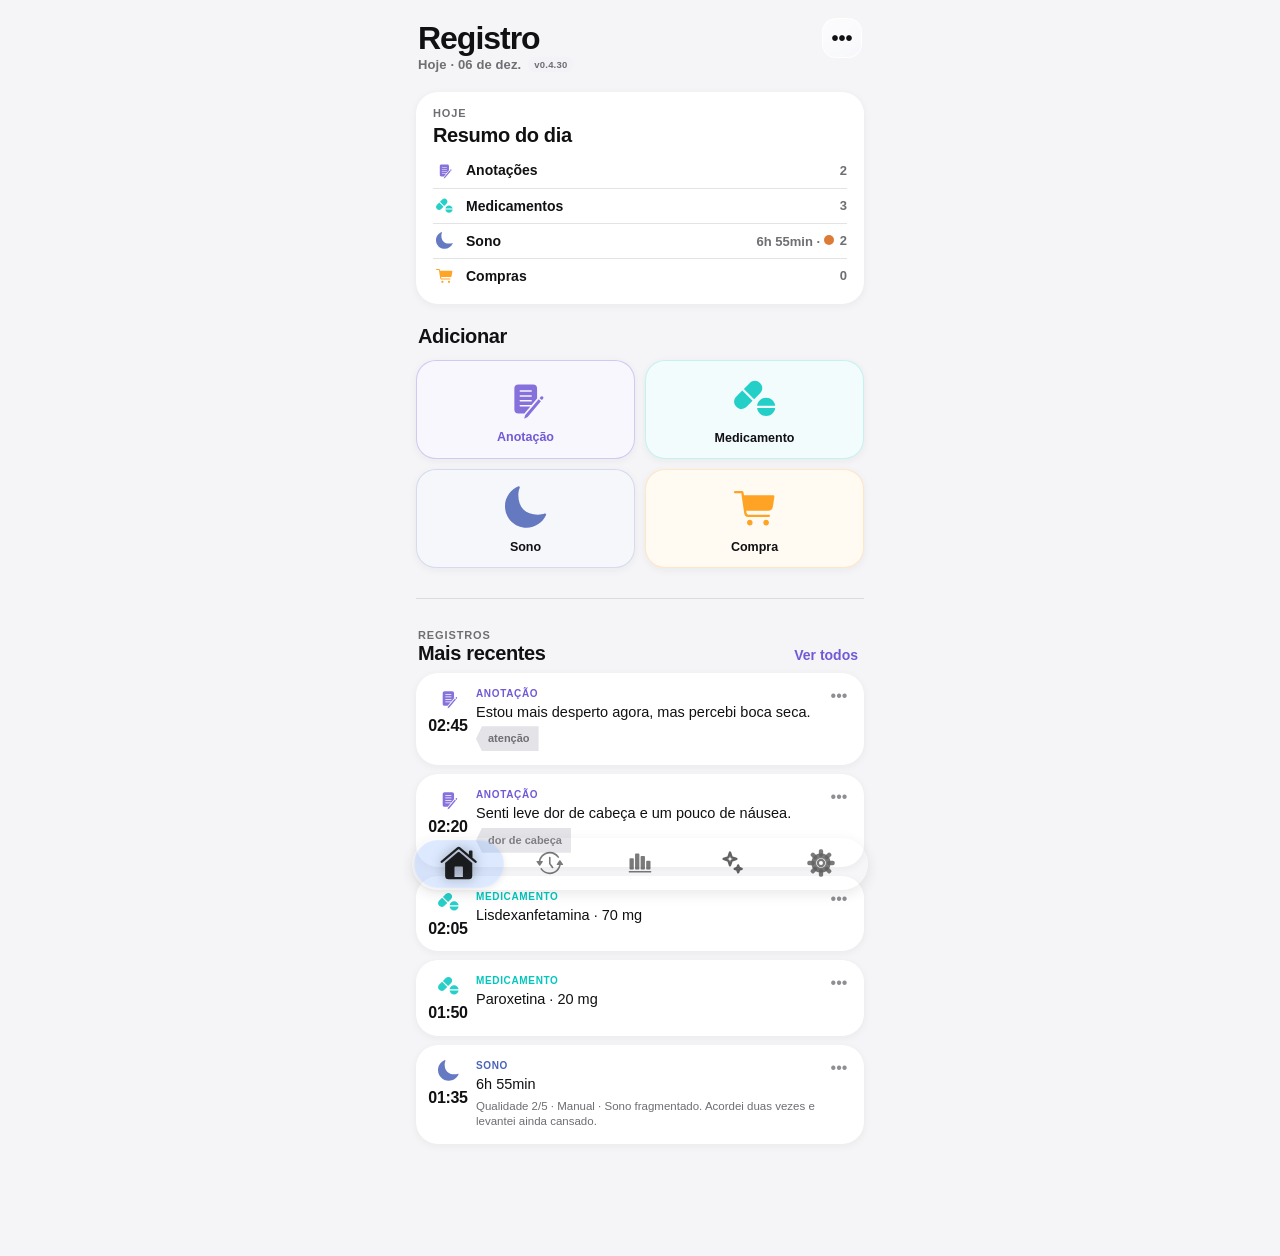
==== commit f606ee97: "Troca ícone de fechar das janelas" ====
--- a/index.html
+++ b/index.html
@@ -127,7 +127,7 @@
     </nav>
   </div>
 
-  <div id="backdrop" class="backdrop" aria-hidden="true"><section class="sheet" role="dialog" aria-modal="true" aria-labelledby="sheetTitle"><div class="grabber"></div><div class="sheet-header"><h2 id="sheetTitle">Novo registro</h2><button class="round-button sheet-close" id="closeBtn" aria-label="Fechar">×</button></div><form id="form"></form></section></div>
+  <div id="backdrop" class="backdrop" aria-hidden="true"><section class="sheet" role="dialog" aria-modal="true" aria-labelledby="sheetTitle"><div class="grabber"></div><div class="sheet-header"><h2 id="sheetTitle">Novo registro</h2><button class="round-button sheet-close" id="closeBtn" aria-label="Fechar"><svg class="rm-close-icon" xmlns="http://www.w3.org/2000/svg" viewBox="0 0 20.7578 20.3672" aria-hidden="true" focusable="false"><g><rect height="20.3672" opacity="0" width="20.7578" x="0" y="0"/><path d="M20.3516 10.1797C20.3516 15.7812 15.7812 20.3516 10.1719 20.3516C4.57031 20.3516 0 15.7812 0 10.1797C0 4.57031 4.57031 0 10.1719 0C15.7812 0 20.3516 4.57031 20.3516 10.1797ZM13.25 6.125L10.1819 9.17967L7.11719 6.125C6.96875 5.98438 6.80469 5.91406 6.60938 5.91406C6.20312 5.91406 5.88281 6.21875 5.88281 6.60938C5.88281 6.8125 5.96094 6.99219 6.10156 7.13281L9.16294 10.1942L6.10156 13.2422C5.96094 13.3906 5.88281 13.5625 5.88281 13.7578C5.88281 14.1562 6.20312 14.4766 6.60938 14.4766C6.8125 14.4766 6.98438 14.3984 7.13281 14.2578L10.1797 11.2109L13.2266 14.2578C13.3672 14.3984 13.5391 14.4766 13.75 14.4766C14.1484 14.4766 14.4688 14.1562 14.4688 13.7578C14.4688 13.5625 14.3984 13.3906 14.2578 13.2422L11.1981 10.1925L14.2578 7.13281C14.3984 6.99219 14.4688 6.8125 14.4688 6.60938C14.4688 6.21875 14.1484 5.91406 13.75 5.91406C13.5547 5.91406 13.3828 5.98438 13.25 6.125Z" fill="currentColor" fill-opacity="0.85"/></g></svg></button></div><form id="form"></form></section></div>
   <input type="file" id="importFile" accept="application/json,.json" hidden>
   <input type="file" id="svgImportFile" accept="image/svg+xml,.svg" hidden>
   <div id="toast" class="toast" role="status" aria-live="polite"></div>
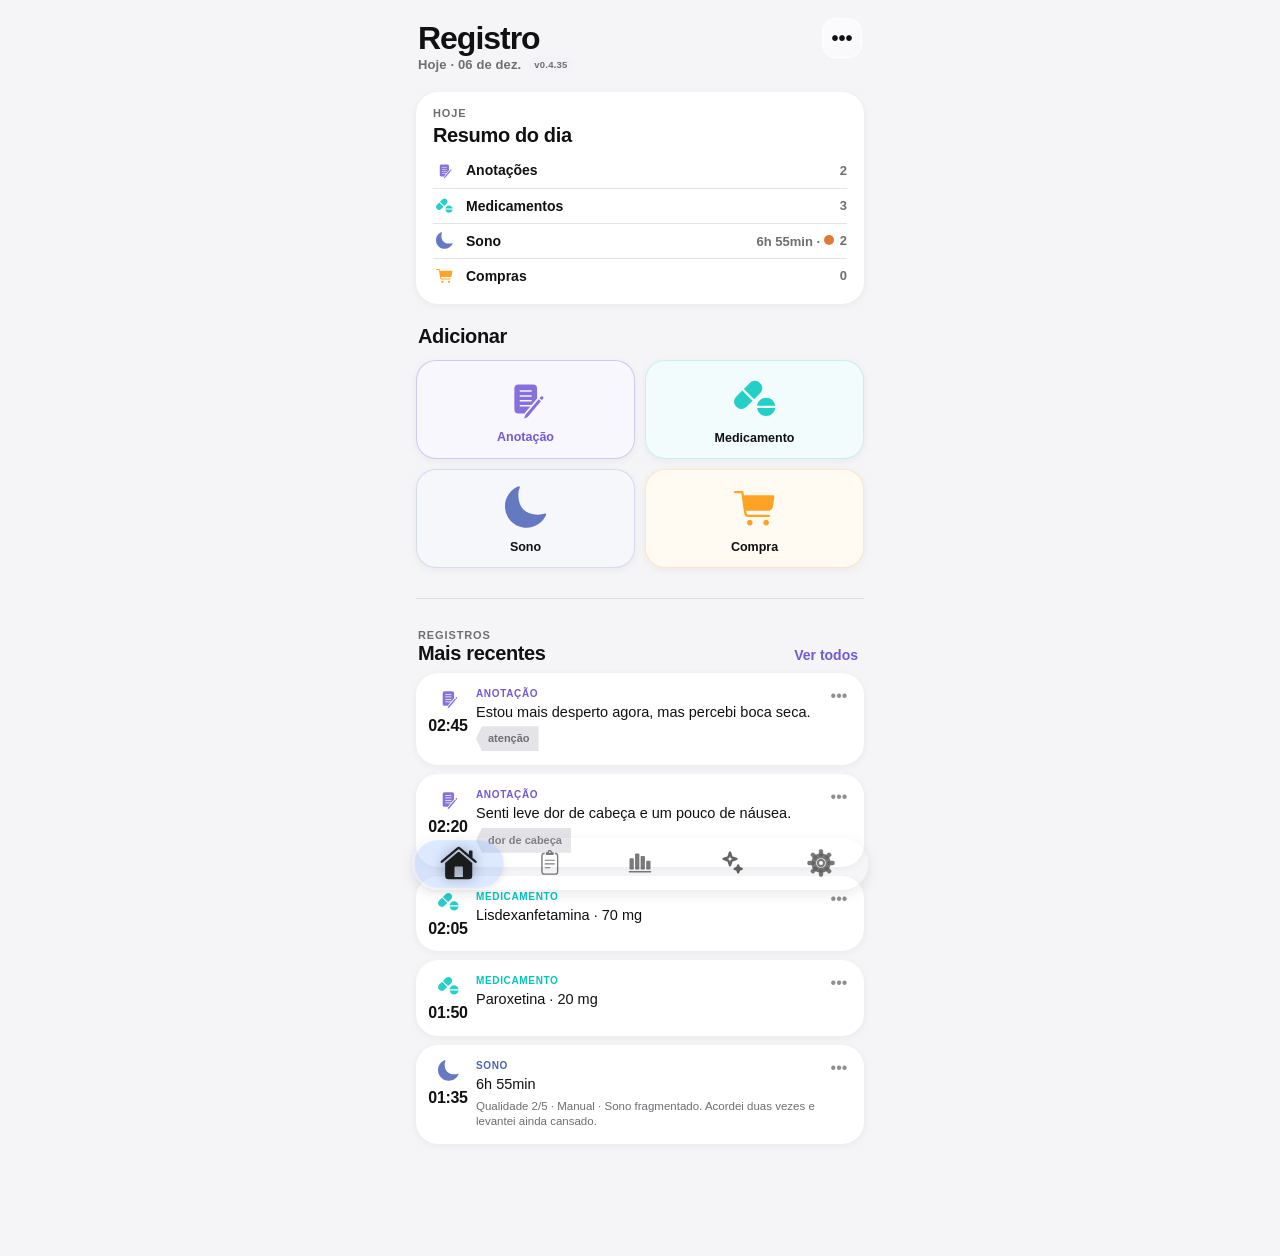
==== commit eb821174: "Consolida versão e remove referência a áudio" ====
--- a/index.html
+++ b/index.html
@@ -19,7 +19,7 @@
       <section class="view active" data-view="home">
         <header class="page-header home-header">
           <div>
-            <p class="eyebrow"><span id="dateLabel">Hoje</span><span class="version-inline" id="topVersion">v0.4.19</span></p>
+            <p class="eyebrow"><span id="dateLabel">Hoje</span><span class="version-inline" id="topVersion">Atualizando…</span></p>
             <h1>Registro</h1>
           </div>
           <button class="round-button" id="homeOptionsBtn" aria-label="Abrir ajustes">•••</button>
@@ -105,8 +105,8 @@
         <section class="settings-group"><h2>Dados</h2><div class="backup-warning hidden" id="backupWarning"><span data-icon="export"></span><div><strong>Backup desatualizado</strong><small id="backupWarningText">Crie um novo backup para manter uma cópia externa dos registros.</small></div></div><div class="settings-card list-card">
           <button class="settings-row" id="exportBtn"><span class="settings-row-icon" data-icon="export"></span><span><strong>Exportar dados</strong><small id="backupStatusText">Backup em JSON</small></span><span class="chevron">›</span></button>
           <div class="setting-separator inset"></div>
-          <button class="settings-row" id="importBtn"><span class="settings-row-icon" data-icon="import"></span><span><strong>Importar dados</strong><small>Mescla registros, medicamentos e personalizações</small></span><span class="chevron">›</span></button>
-        </div><p class="group-footnote">Os SVGs personalizados são texto XML e entram no backup JSON. Gravações de voz continuam apenas neste aparelho.</p></section>
+          <button class="settings-row" id="importBtn"><span class="settings-row-icon" data-icon="import"></span><span><strong>Importar dados</strong><small>Escolha entre substituir ou somar ao conteúdo atual</small></span><span class="chevron">›</span></button>
+        </div><p class="group-footnote">Os registros, medicamentos, configurações e SVGs personalizados entram no backup JSON.</p></section>
 
         <section class="settings-group"><h2>Desenvolvimento</h2><div class="settings-card list-card">
           <button class="settings-row no-icon" id="restoreDemoBtn"><span><strong>Restaurar dados fictícios</strong><small>Substitui os registros atuais pelos exemplos</small></span><span class="chevron">›</span></button>
@@ -114,7 +114,7 @@
           <button class="settings-row no-icon danger-row" id="clearBtn"><span><strong>Apagar todos os dados locais</strong><small>Remove registros e cadastros deste navegador</small></span><span class="chevron">›</span></button>
         </div></section>
 
-        <section class="settings-group about-group"><h2>Sobre</h2><div class="settings-card info-card"><div><span>Versão</span><strong id="versionLabel">0.4.19</strong></div><div><span>Armazenamento</span><strong>Local no aparelho</strong></div></div></section>
+        <section class="settings-group about-group"><h2>Sobre</h2><div class="settings-card info-card"><div><span>Versão</span><strong id="versionLabel">Atualizando…</strong></div><div><span>Armazenamento</span><strong>Local no aparelho</strong></div></div></section>
       </section>
     </main>
 
@@ -131,6 +131,7 @@
   <input type="file" id="importFile" accept="application/json,.json" hidden>
   <input type="file" id="svgImportFile" accept="image/svg+xml,.svg" hidden>
   <div id="toast" class="toast" role="status" aria-live="polite"></div>
+  <script src="./release-guard.js?v=0.4.35"></script>
   <script src="./v04c1.js?v=0.4.0"></script>
   <script src="./v04c2.js?v=0.4.0"></script>
   <script src="./v04c3.js?v=0.4.0"></script>
